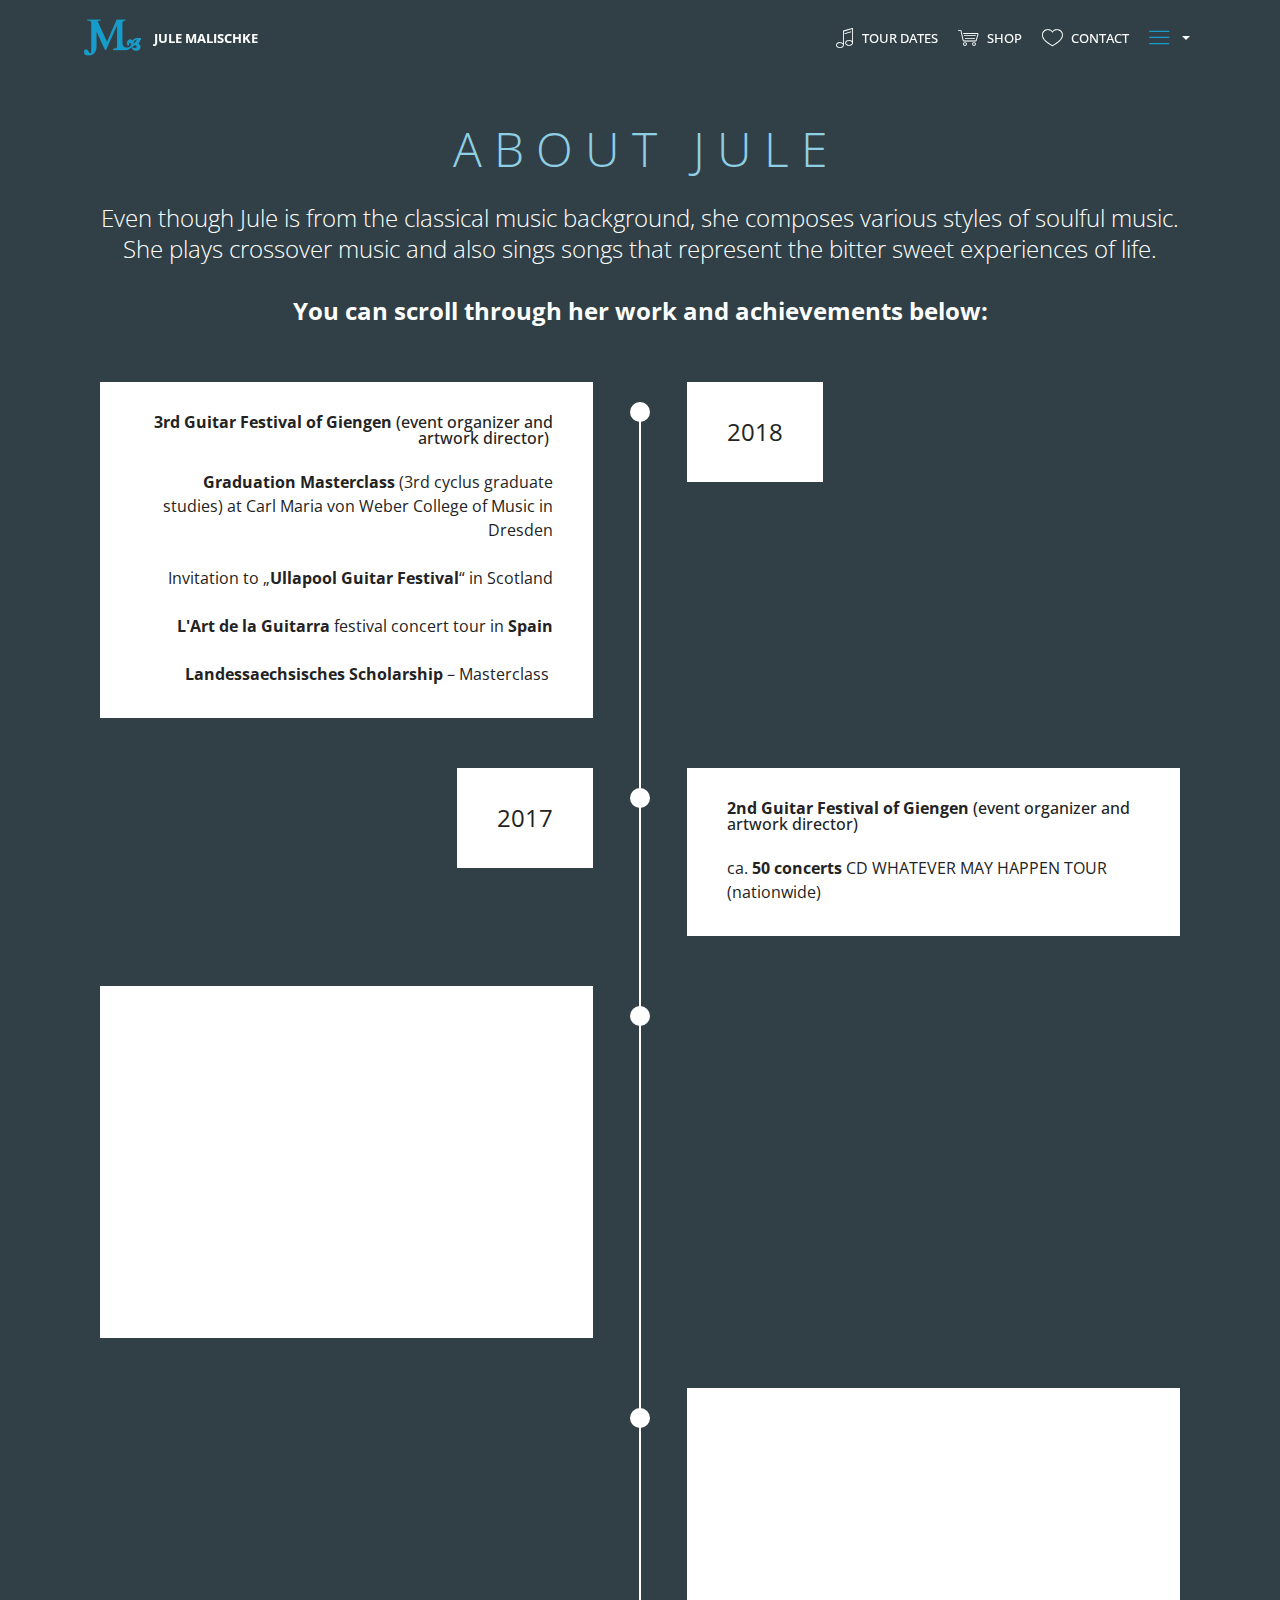
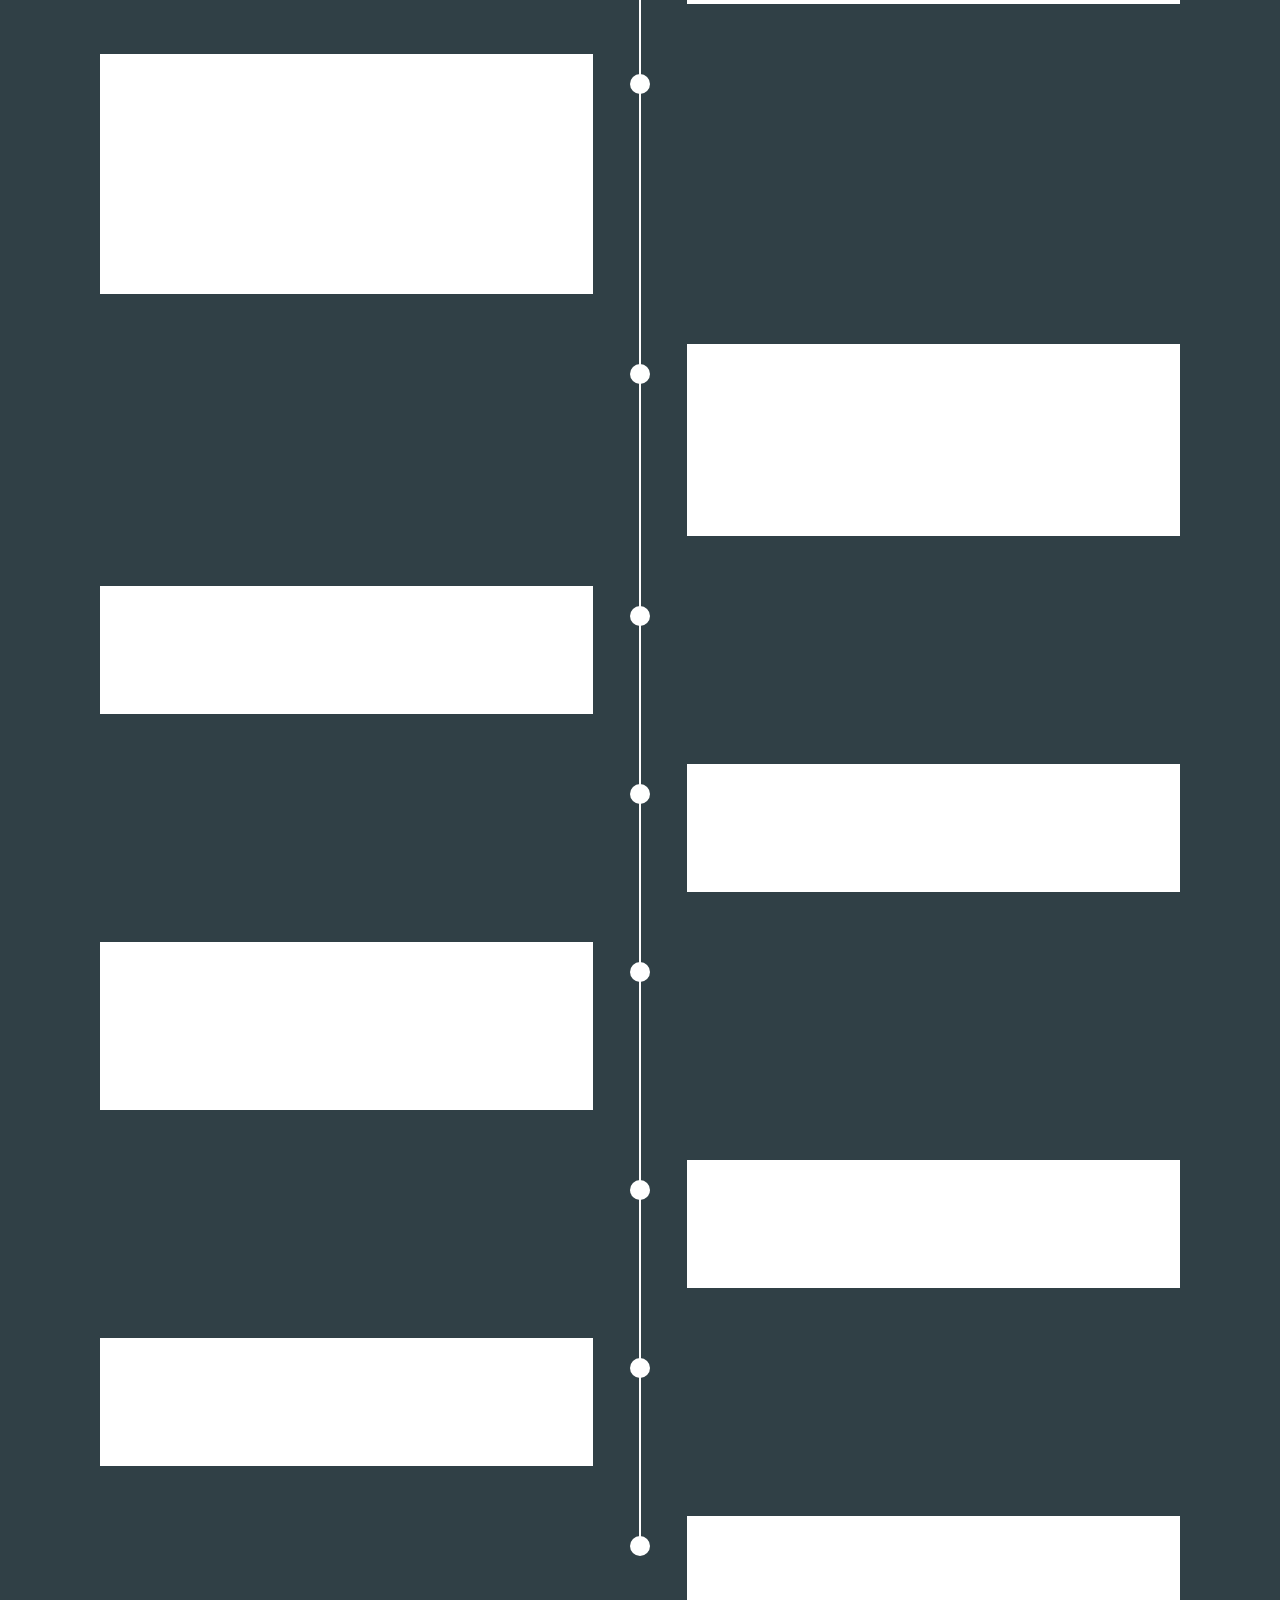
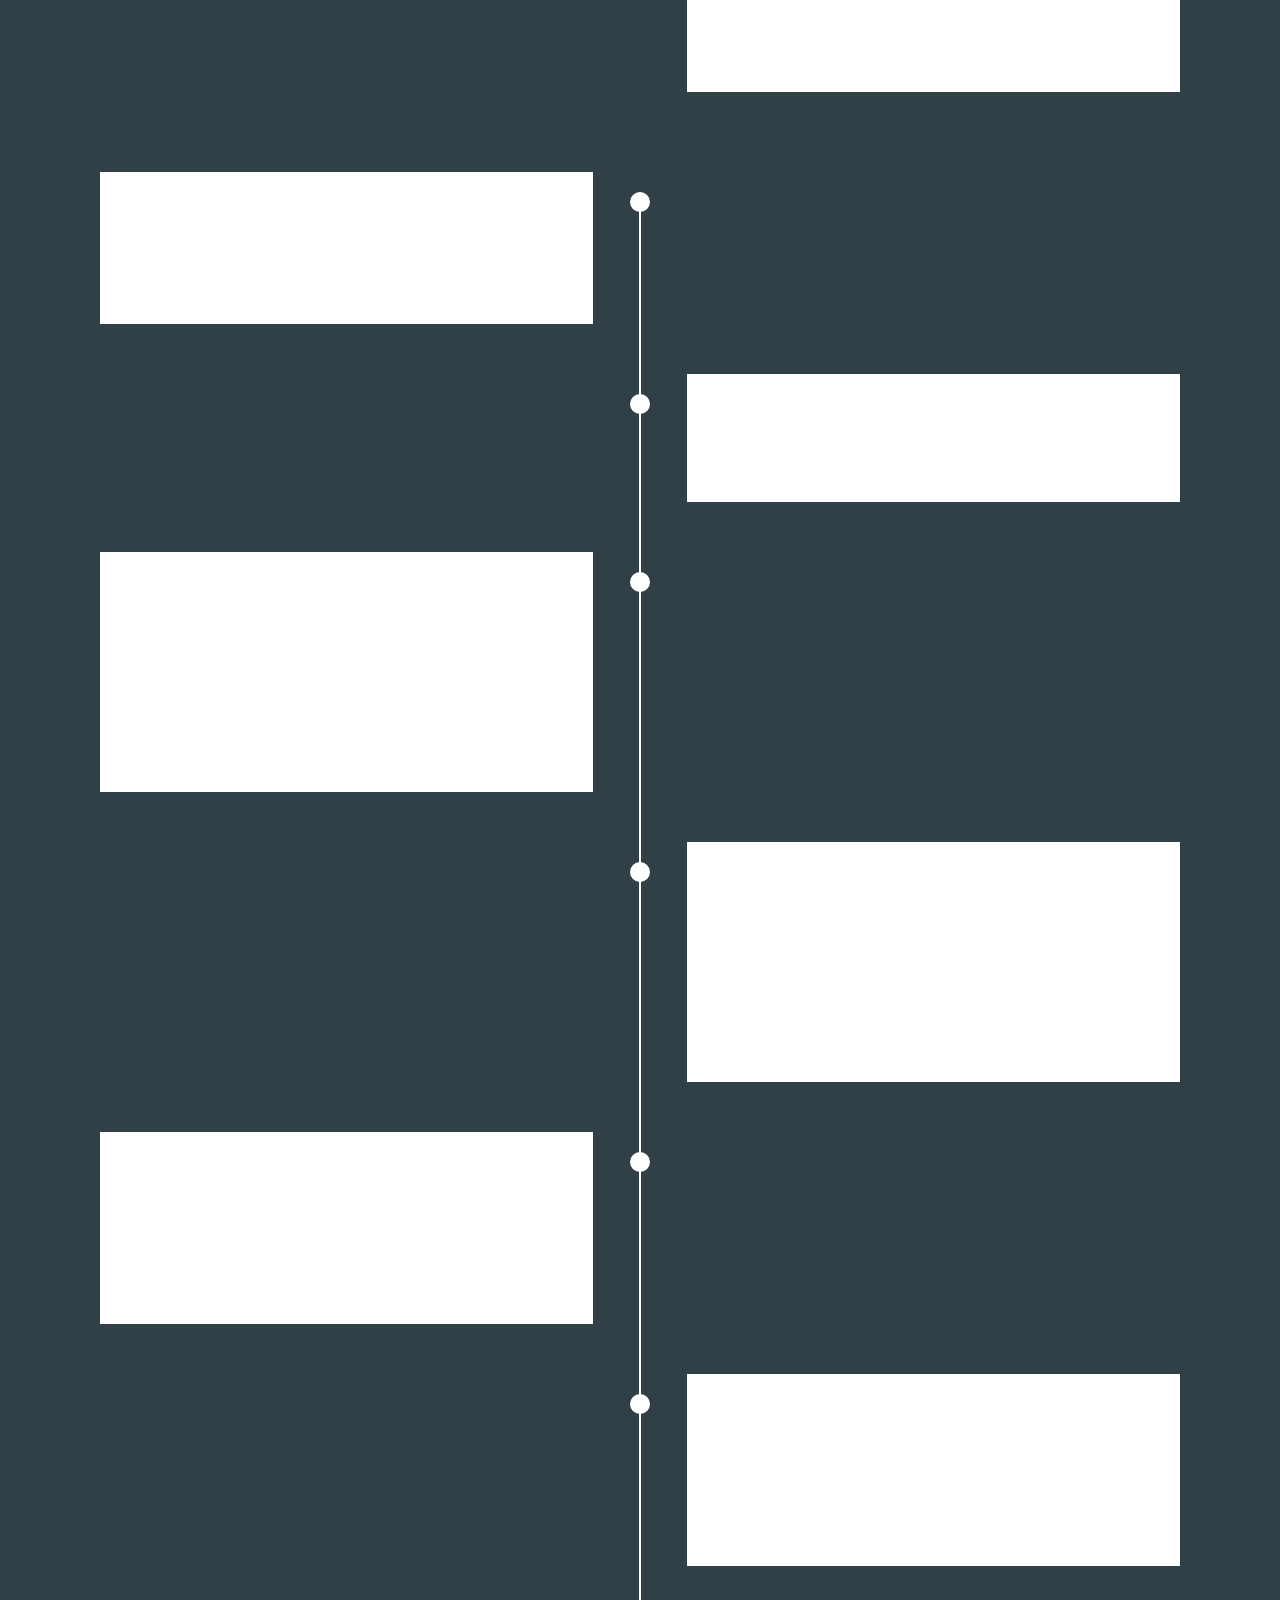
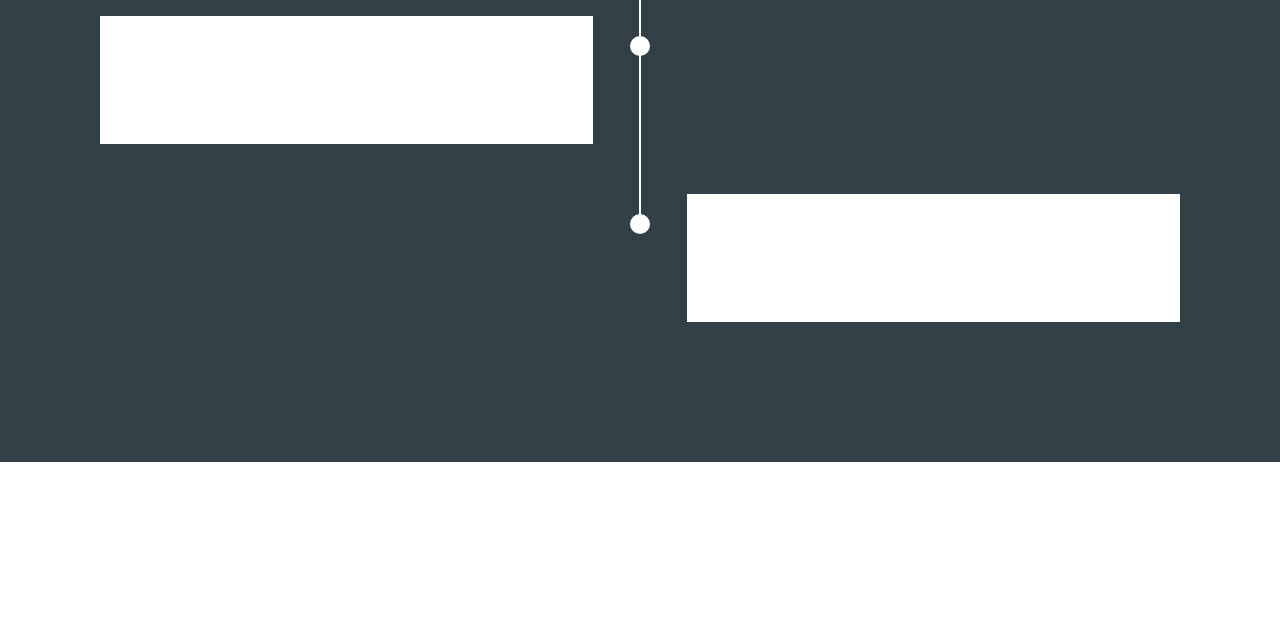
==== about.html @ cddf1bb3 "create github pages" ====
<!DOCTYPE html>
<html >
<head>
  <!-- Site made with Mobirise Website Builder v4.7.6, https://mobirise.com -->
  <meta charset="UTF-8">
  <meta http-equiv="X-UA-Compatible" content="IE=edge">
  <meta name="generator" content="Mobirise v4.7.6, mobirise.com">
  <meta name="viewport" content="width=device-width, initial-scale=1, minimum-scale=1">
  <link rel="shortcut icon" href="assets/images/jm-blue-1-122x122.png" type="image/x-icon">
  <meta name="description" content="Jule Malischke Biography and Curriculam Vitae">
  <title>About Jule</title>
  <link rel="stylesheet" href="assets/web/assets/mobirise-icons-bold/mobirise-icons-bold.css">
  <link rel="stylesheet" href="assets/web/assets/mobirise-icons/mobirise-icons.css">
  <link rel="stylesheet" href="assets/tether/tether.min.css">
  <link rel="stylesheet" href="assets/soundcloud-plugin/style.css">
  <link rel="stylesheet" href="assets/bootstrap/css/bootstrap.min.css">
  <link rel="stylesheet" href="assets/bootstrap/css/bootstrap-grid.min.css">
  <link rel="stylesheet" href="assets/bootstrap/css/bootstrap-reboot.min.css">
  <link rel="stylesheet" href="assets/gdpr-plugin/gdpr-styles.css">
  <link rel="stylesheet" href="assets/animatecss/animate.min.css">
  <link rel="stylesheet" href="assets/socicon/css/styles.css">
  <link rel="stylesheet" href="assets/dropdown/css/style.css">
  <link rel="stylesheet" href="assets/theme/css/style.css">
  <link rel="stylesheet" href="assets/mobirise/css/mbr-additional.css" type="text/css">
  
  
  
</head>
<body>
  <section class="menu cid-qIGh5I8nVU" once="menu" id="menu1-j">

    

    <nav class="navbar navbar-expand beta-menu navbar-dropdown align-items-center navbar-fixed-top navbar-toggleable-sm bg-color transparent">
        <button class="navbar-toggler navbar-toggler-right" type="button" data-toggle="collapse" data-target="#navbarSupportedContent" aria-controls="navbarSupportedContent" aria-expanded="false" aria-label="Toggle navigation">
            <div class="hamburger">
                <span></span>
                <span></span>
                <span></span>
                <span></span>
            </div>
        </button>
        <div class="menu-logo">
            <div class="navbar-brand">
                <span class="navbar-logo">
                    <a href="index.html">
                         <img src="assets/images/jm-blue-1-122x122.png" alt="Mobirise" title="" style="height: 3.8rem;">
                    </a>
                </span>
                <span class="navbar-caption-wrap"><a class="navbar-caption text-white display-4" href="index.html">
                        JULE MALISCHKE&nbsp;</a></span>
            </div>
        </div>
        <div class="collapse navbar-collapse" id="navbarSupportedContent">
            <ul class="navbar-nav nav-dropdown nav-right" data-app-modern-menu="true"><li class="nav-item">
                    <a class="nav-link link text-white display-4" href="tourdates.html"><span class="mbri-music mbr-iconfont mbr-iconfont-btn"></span>TOUR DATES</a>
                </li><li class="nav-item"><a class="nav-link link text-white display-4" href="shop.html"><span class="mbri-shopping-cart mbr-iconfont mbr-iconfont-btn"></span>SHOP</a></li><li class="nav-item"><a class="nav-link link text-white display-4" href="contact.html"><span class="mbri-hearth mbr-iconfont mbr-iconfont-btn"></span>CONTACT</a></li>
                <li class="nav-item dropdown">
                    <a class="nav-link link dropdown-toggle text-white display-4" href="about.html#timeline1-x" data-toggle="dropdown-submenu" aria-expanded="false"><span class="mbrib-menu mbr-iconfont mbr-iconfont-btn" style="color: rgb(20, 157, 204);"></span></a><div class="dropdown-menu"><a class="dropdown-item text-white display-4" href="about.html#timeline1-x">ABOUT JULE<br></a><a class="dropdown-item text-white display-4" href="shop.html#features15-1j">SHOP<br></a><a class="dropdown-item text-white display-4" href="media.html#content5-16">MEDIA<br></a><a class="dropdown-item text-white display-4" href="festival.html">GUITAR FESTIVAL<br></a><a class="dropdown-item text-white display-4" href="presskit.html">TEACHING<br></a><a class="dropdown-item text-white display-4" href="presskit.html" target="_blank">PRESSKITS<br></a></div>
                </li></ul>
            
        </div>
    </nav>
</section>

<section class="engine"><a href="https://mobirise.me/p">site templates free download</a></section><section class="timeline1 cid-qIOLPS0mfD" id="timeline1-x" data-bg-video="https://www.youtube.com/watch?v=hX1R-NN8mUk&amp;index=9&amp;list=PLHSpx_10lbS23KED_9tBfTf5Wru93WVtG">

    

    <div class="mbr-overlay" style="opacity: 0.8; background-color: rgb(0, 20, 27);">
    </div>

    <div class="container align-center">
        <h2 class="mbr-section-title pb-3 mbr-fonts-style display-2">
            A B O U T &nbsp; J U L E</h2>
        <h3 class="mbr-section-subtitle pb-5 mbr-fonts-style display-5">Even though Jule is from the classical music background, she composes various styles of soulful music. She plays crossover music and also sings songs that represent the bitter sweet experiences of life.<br><br><strong>You can scroll through her work and achievements below:</strong></h3>

        <div class="container timelines-container" mbri-timelines="">
            <div class="row timeline-element reverse separline">      
                 <div class="timeline-date-panel col-xs-12 col-md-6  align-left">         
                    <div class="time-line-date-content">
                        <p class="mbr-timeline-date mbr-fonts-style display-5">
                            2018</p>
                    </div>
                </div>
           <span class="iconBackground"></span>
            <div class="col-xs-12 col-md-6 align-right">
                <div class="timeline-text-content">
                    <h4 class="mbr-timeline-title pb-3 mbr-fonts-style display-7"><strong>3rd Guitar Festival of Giengen</strong> (event organizer and artwork director)&nbsp;</h4>
                    <p class="mbr-timeline-text mbr-fonts-style display-7"><strong>Graduation Masterclass</strong> (3rd cyclus graduate studies) at Carl Maria von Weber College of Music in Dresden
<br>
<br>Invitation to „<strong>Ullapool Guitar Festival</strong>“ in Scotland<br>
<br><strong>L'Art de la Guitarra</strong> festival concert tour in<strong> Spain</strong><br>		
<br><strong>		Landessaechsisches Scholarship</strong> – Masterclass&nbsp;<br></p>
                 </div>
            </div>
            </div>

            <div class="row timeline-element  separline">
                <div class="timeline-date-panel col-xs-12 col-md-6 align-right">
                    <div class="time-line-date-content">
                        <p class="mbr-timeline-date mbr-fonts-style display-5">2017</p>
                    </div>
                </div>
                <span class="iconBackground"></span>
                <div class="col-xs-12 col-md-6 align-left ">
                    <div class="timeline-text-content">
                        <h4 class="mbr-timeline-title pb-3 mbr-fonts-style display-7"><strong>2nd Guitar Festival of Giengen</strong> (event organizer and artwork director)</h4>
                        <p class="mbr-timeline-text mbr-fonts-style display-7">ca. <strong>50 concerts</strong> CD WHATEVER MAY HAPPEN TOUR (nationwide)<br></p>
                    </div>
                </div>
            </div> 


            <div class="row timeline-element reverse separline">
                <div class="timeline-date-panel col-xs-12 col-md-6  align-left">
                    <div class="time-line-date-content">
                        <p class="mbr-timeline-date mbr-fonts-style display-5">
                            2016</p>
                    </div>
                </div>
                <span class="iconBackground"></span>
                <div class="col-xs-12 col-md-6 align-right">
                    <div class="timeline-text-content">
                        <h4 class="mbr-timeline-title pb-3 mbr-fonts-style display-7"><strong>1st Guitar Festival in Giengen</strong> (event organizer and artwork director)
<div>in the Schranne in Giengen an der Brenz
</div></h4>      
                        <p class="mbr-timeline-text mbr-fonts-style display-7"><strong>Admittance to Masterclass</strong> (3rd cyclus graduate studies) at Carl Maria von Weber College of Music in Dresden
<br>
<br><strong>		Landessaechsisches Masterclass Scholarship</strong> by Carl Maria von Weber College of Music
<br>
<br>	ca. <strong>40 concerts</strong> within the WHATEVER MAY HAPPEN TOUR (nationwide)&nbsp;<br></p>
                    </div>
                </div>
            </div>

            <div class="row timeline-element  separline">
                <div class="timeline-date-panel col-xs-12 col-md-6 align-right">
                    <div class="time-line-date-content">
                        <p class="mbr-timeline-date mbr-fonts-style display-5">
                            2015</p>
                    </div>
                </div>
                <span class="iconBackground"></span>
                <div class="col-xs-12 col-md-6 align-left ">
                    <div class="timeline-text-content">
                        <h4 class="mbr-timeline-title pb-3 mbr-fonts-style display-7"><strong>Master of Music</strong> – Carl Maria von Weber College of Music in Dresden</h4>
                        <p class="mbr-timeline-text mbr-fonts-style display-7"><strong>Teaching assignment</strong> at Carl Maria von Weber College of Music in Dresden  
<br>
<br><strong>State Music school</strong> Radeberg&nbsp;<br></p>
                    </div>
                </div>
            </div>


            <div class="row timeline-element reverse separline">
                <div class="timeline-date-panel col-xs-12 col-md-6  align-left">
                    <div class="time-line-date-content">
                        <p class="mbr-timeline-date mbr-fonts-style display-5">
                            2014</p>
                    </div>
                </div>
                <span class="iconBackground"></span>
                <div class="col-xs-12 col-md-6 align-right">
                    <div class="timeline-text-content">
                        <h4 class="mbr-timeline-title pb-3 mbr-fonts-style display-7">Jule Malischke featuring Stephan Bormann – <strong>CD Release WHATEVER MAY HAPPEN</strong></h4>
                        <p class="mbr-timeline-text mbr-fonts-style display-7"><strong>Support of</strong> Christina Stürmer<br><br><strong>
Live music now</strong> – Concerts in Dresden<br>
<br><strong>Guitar teacher</strong> „Neue Musik Leipzig“<br></p>
                    </div>
                </div>
            </div>


            <div class="row timeline-element separline">
                <div class="timeline-date-panel col-xs-12 col-md-6 align-right">
                    <div class="time-line-date-content">
                       <p class="mbr-timeline-date mbr-fonts-style display-5">
                            2013
                        </p>
                    </div>
                </div>
                <span class="iconBackground"></span>
                <div class="col-xs-12 col-md-6 align-left ">
                    <div class="timeline-text-content">
                        <h4 class="mbr-timeline-title pb-3 mbr-fonts-style display-7"><strong>Bachelor of Music</strong> – Leopold Mozart Center Augsburg (classic Guitar)</h4>
                        <p class="mbr-timeline-text mbr-fonts-style display-7"><strong>Recording for the  Master‘s course</strong> Jazz/Rock/Pop accoustic
Guitar at the Carl Maria von Weber College of Music in Dresden&nbsp;<br></p>
                    </div>
                </div>
            </div>

            <div class="row timeline-element reverse separline">
                <div class="timeline-date-panel col-xs-12 col-md-6  align-left">
                    <div class="time-line-date-content">
                        <p class="mbr-timeline-date mbr-fonts-style display-5">
                           2012</p>
                    </div>
                </div>
                <span class="iconBackground"></span>
                <div class="col-xs-12 col-md-6 align-right">
                    <div class="timeline-text-content">
                        <h4 class="mbr-timeline-title pb-3 mbr-fonts-style display-7"><strong>Graduation / 1st State examination</strong></h4>
                        <p class="mbr-timeline-text mbr-fonts-style display-7">
                            in Teaching-profession Music &amp; Sport (Major in Guitar)
                        </p>
                    </div>
                </div>
            </div>

            <div class="row timeline-element separline">
                <div class="timeline-date-panel col-xs-12 col-md-6 align-right">
                    <div class="time-line-date-content">
                        <p class="mbr-timeline-date mbr-fonts-style display-5">
                           2011</p>
                    </div>
                </div>
                <span class="iconBackground"></span>
                <div class="col-xs-12 col-md-6 align-left ">
                    <div class="timeline-text-content">
                        <h4 class="mbr-timeline-title pb-3 mbr-fonts-style display-7"><strong>First TV show performance</strong></h4>
                        <p class="mbr-timeline-text mbr-fonts-style display-7">
                            in : „Kaffee oder Tee“ on German SWR channel
                        </p>
                    </div>
                </div>
            </div>

            <div class="row timeline-element reverse separline">
                <div class="timeline-date-panel col-xs-12 col-md-6  align-left">
                    <div class="time-line-date-content">
                        <p class="mbr-timeline-date mbr-fonts-style display-5">
                           2010 - 2013</p>
                    </div>
                </div>
                <span class="iconBackground"></span>
                <div class="col-xs-12 col-md-6 align-right">
                    <div class="timeline-text-content">
                        <h4 class="mbr-timeline-title pb-3 mbr-fonts-style display-7"><strong>Live music now</strong> (Yehudi Menuhin) Scholarship in Munich and Augsburg, Germany</h4>

                        <p class="mbr-timeline-text mbr-fonts-style display-7"><strong>
                            Guitar teacher</strong> at State Music School in Steinheim am Albuch, Germany
                        </p>
                    </div>
                </div>
            </div>

            <div class="row timeline-element separline">
                <div class="timeline-date-panel col-xs-12 col-md-6 align-right">
                    <div class="time-line-date-content">
                       <p class="mbr-timeline-date mbr-fonts-style display-5">
                          2009</p>
                    </div>
                </div>
                <span class="iconBackground"></span>
                <div class="col-xs-12 col-md-6 align-left ">
                    <div class="timeline-text-content">
                        <h4 class="mbr-timeline-title pb-3 mbr-fonts-style display-7"><strong>Start of classic Guitar education</strong> (Bachelor of Music)</h4> 
                        <p class="mbr-timeline-text mbr-fonts-style display-7">at
Leopold Mozart Center in Augsburg&nbsp;<br></p>
                    </div>
                </div>
            </div>

            <div class="row timeline-element reverse separline">
                <div class="timeline-date-panel col-xs-12 col-md-6  align-left">
                    <div class="time-line-date-content">
                       <p class="mbr-timeline-date mbr-fonts-style display-5">2008
                        </p>
                    </div>
                </div>
                <span class="iconBackground"></span>
                <div class="col-xs-12 col-md-6 align-right">
                    <div class="timeline-text-content">
                        <h4 class="mbr-timeline-title pb-3 mbr-fonts-style display-7"><strong>Solo Songwriting &amp; Start up</strong></h4>
                        <p class="mbr-timeline-text mbr-fonts-style display-7">
                            of Jule Malischke Band
                        </p>
                    </div>
                </div>
            </div>

            <div class="row timeline-element">
                <div class="timeline-date-panel col-xs-12 col-md-6 align-right">
                    <div class="time-line-date-content">
                        <p class="mbr-timeline-date mbr-fonts-style display-5">
                           2006</p>
                    </div>
                </div>
                <span class="iconBackground"></span>
                <div class="col-xs-12 col-md-6 align-left ">
                    <div class="timeline-text-content">
                        <h4 class="mbr-timeline-title pb-3 mbr-fonts-style display-7"><strong>CD Release: Talking to the River</strong>  (PEP TALK Duo)</h4>
                        <p class="mbr-timeline-text mbr-fonts-style display-7"><strong>Started of the Teaching:</strong> Study Music &amp; Sports with Major in Guitar at the University of Augsburg in Germany<br>
                        </p>
                    </div>
                </div>
            </div>
        </div>
    </div>
</section>

<section class="timeline1 cid-qSoyZA8NGx" id="timeline1-2g" data-bg-video="https://www.youtube.com/watch?v=hX1R-NN8mUk&amp;index=9&amp;list=PLHSpx_10lbS23KED_9tBfTf5Wru93WVtG">

    

    <div class="mbr-overlay" style="opacity: 0.8; background-color: rgb(0, 20, 27);">
    </div>

    <div class="container align-center">
        
        

        <div class="container timelines-container" mbri-timelines="">
            <div class="row timeline-element reverse separline">      
                 <div class="timeline-date-panel col-xs-12 col-md-6  align-left">         
                    <div class="time-line-date-content">
                        <p class="mbr-timeline-date mbr-fonts-style display-5">
                            2005</p>
                    </div>
                </div>
           <span class="iconBackground"></span>
            <div class="col-xs-12 col-md-6 align-right">
                <div class="timeline-text-content">
                    <h4 class="mbr-timeline-title pb-3 mbr-fonts-style display-7"><strong>Start up of accoustic Guitar duo</strong></h4>
                    <p class="mbr-timeline-text mbr-fonts-style display-7"><strong>PEP TALK</strong>, together with Willi Geyer
<br>(own Songs/Songwriting)&nbsp;<br></p>
                 </div>
            </div>
            </div>

            <div class="row timeline-element  separline">
                <div class="timeline-date-panel col-xs-12 col-md-6 align-right">
                    <div class="time-line-date-content">
                        <p class="mbr-timeline-date mbr-fonts-style display-5">2003 - 2005</p>
                    </div>
                </div>
                <span class="iconBackground"></span>
                <div class="col-xs-12 col-md-6 align-left ">
                    <div class="timeline-text-content">
                        <h4 class="mbr-timeline-title pb-3 mbr-fonts-style display-7"><strong>Support act of various Bands, among others:</strong></h4>
                        <p class="mbr-timeline-text mbr-fonts-style display-7">Barclay James
Harvest, Uriah Heep &amp; Whitesnake&nbsp;<br></p>
                    </div>
                </div>
            </div> 


            <div class="row timeline-element reverse separline">
                <div class="timeline-date-panel col-xs-12 col-md-6  align-left">
                    <div class="time-line-date-content">
                        <p class="mbr-timeline-date mbr-fonts-style display-5">
                            2004</p>
                    </div>
                </div>
                <span class="iconBackground"></span>
                <div class="col-xs-12 col-md-6 align-right">
                    <div class="timeline-text-content">
                        <h4 class="mbr-timeline-title pb-3 mbr-fonts-style display-7"><strong>Winner of „Jugend musiziert“</strong><br>classic guitar competitions</h4>      
                        <p class="mbr-timeline-text mbr-fonts-style display-7"><strong>1st Price </strong>in Regional Competition<br><br><strong>1st Price</strong> (Duo) in National Level Contest<br><br><strong>3rd Pric</strong>e (Duo) in German Contest</p>
                    </div>
                </div>
            </div>

            <div class="row timeline-element  separline">
                <div class="timeline-date-panel col-xs-12 col-md-6 align-right">
                    <div class="time-line-date-content">
                        <p class="mbr-timeline-date mbr-fonts-style display-5">
                            2003</p>
                    </div>
                </div>
                <span class="iconBackground"></span>
                <div class="col-xs-12 col-md-6 align-left ">
                    <div class="timeline-text-content">
                        <h4 class="mbr-timeline-title pb-3 mbr-fonts-style display-7"><strong>Winner of „Jugend musiziert“
</strong><div>classic guitar competitions</div></h4>
                        <p class="mbr-timeline-text mbr-fonts-style display-7"><strong>1st Price</strong> in Regional Competition
<br>
<br><strong>1st Price</strong> in National Level Contest
<br>
<br><strong>2nd Price</strong> in German Contest<br></p>
                    </div>
                </div>
            </div>


            <div class="row timeline-element reverse separline">
                <div class="timeline-date-panel col-xs-12 col-md-6  align-left">
                    <div class="time-line-date-content">
                        <p class="mbr-timeline-date mbr-fonts-style display-5">
                            2000</p>
                    </div>
                </div>
                <span class="iconBackground"></span>
                <div class="col-xs-12 col-md-6 align-right">
                    <div class="timeline-text-content">
                        <h4 class="mbr-timeline-title pb-3 mbr-fonts-style display-7"><strong>Winner of „Jugend musiziert“</strong>
<div>classic guitar competitions</div></h4>
                        <p class="mbr-timeline-text mbr-fonts-style display-7"><strong>1st Price</strong> in Regional Competition 
<br>
<br><strong>1st Price</strong> in National Level Contest &nbsp;<br></p>
                    </div>
                </div>
            </div>


            <div class="row timeline-element separline">
                <div class="timeline-date-panel col-xs-12 col-md-6 align-right">
                    <div class="time-line-date-content">
                       <p class="mbr-timeline-date mbr-fonts-style display-5">
                            1997</p>
                    </div>
                </div>
                <span class="iconBackground"></span>
                <div class="col-xs-12 col-md-6 align-left ">
                    <div class="timeline-text-content">
                        <h4 class="mbr-timeline-title pb-3 mbr-fonts-style display-7"><strong>Winner of „Jugend musiziert“
</strong><div>classic guitar competitions</div></h4>
                        <p class="mbr-timeline-text mbr-fonts-style display-7"><strong>1st Price</strong> in Regional Competition 
<br>
<br><strong>3rd Price</strong> in National Level Contest &nbsp;<br></p>
                    </div>
                </div>
            </div>

            <div class="row timeline-element reverse separline">
                <div class="timeline-date-panel col-xs-12 col-md-6  align-left">
                    <div class="time-line-date-content">
                        <p class="mbr-timeline-date mbr-fonts-style display-5">
                           1994</p>
                    </div>
                </div>
                <span class="iconBackground"></span>
                <div class="col-xs-12 col-md-6 align-right">
                    <div class="timeline-text-content">
                        <h4 class="mbr-timeline-title pb-3 mbr-fonts-style display-7"><strong>Started classic guitar education at the age of 8
</strong></h4>
                        <p class="mbr-timeline-text mbr-fonts-style display-7">
                            at Music School, Steinheim am Albuch, Germany

                        </p>
                    </div>
                </div>
            </div>

            <div class="row timeline-element">
                <div class="timeline-date-panel col-xs-12 col-md-6 align-right">
                    <div class="time-line-date-content">
                        <p class="mbr-timeline-date mbr-fonts-style display-5">
                           1986</p>
                    </div>
                </div>
                <span class="iconBackground"></span>
                <div class="col-xs-12 col-md-6 align-left ">
                    <div class="timeline-text-content">
                        <h4 class="mbr-timeline-title pb-3 mbr-fonts-style display-7"><strong>Born May 29 1986</strong></h4>
                        <p class="mbr-timeline-text mbr-fonts-style display-7">in Heidenheim an d. Brenz, Germany
                        </p>
                    </div>
                </div>
            </div>

            

            

            

            
        </div>
    </div>
</section>

<section once="" class="cid-qIUmt4hebn mbr-reveal" id="footer7-1r">

    

    

    <div class="container">
        <div class="media-container-row align-center mbr-white">
            <div class="row row-links">
                <ul class="foot-menu">
                    
                    
                    
                    
                    
                <li class="foot-menu-item mbr-fonts-style display-7">
                        <a class="text-white mbr-bold" href="about.html" target="_blank">About</a></li><li class="foot-menu-item mbr-fonts-style display-7"><a href="equipment.html" class="text-warning"><strong>Equipment</strong></a></li><li class="foot-menu-item mbr-fonts-style display-7"><a class="text-white mbr-bold" href="media.html#gallery2-14" target="_blank">Media</a></li><li class="foot-menu-item mbr-fonts-style display-7"><a class="text-white mbr-bold" href="shop.html" target="_blank">Shop</a></li><li class="foot-menu-item mbr-fonts-style display-7"><a class="text-white mbr-bold" href="presskit.html">Presskits</a></li></ul>
            </div>
            <div class="row social-row">
                <div class="social-list align-right pb-2">
                    
                    
                    
                    
                    
                    
                <div class="soc-item">
                        
                            <a href="#top" target="_blank"><span class="mbr-iconfont mbr-iconfont-social socicon-twitter socicon"></span></a>
                        
                    </div><div class="soc-item">
                        
                            <a href="#top"><span class="mbr-iconfont mbr-iconfont-social socicon-facebook socicon"></span></a>
                        
                    </div><div class="soc-item">
                        <a href="#top">
                            <span class="mbr-iconfont mbr-iconfont-social socicon-youtube socicon"></span>
                        </a>
                    </div><div class="soc-item">
                        <a href="#top">
                            <span class="mbr-iconfont mbr-iconfont-social socicon-instagram socicon"></span>
                        </a>
                    </div><div class="soc-item">
                        <a href="#top">
                            <span class="mbr-iconfont mbr-iconfont-social socicon-itunes socicon"></span>
                        </a>
                    </div></div>
            </div>
            <div class="row row-copirayt">
                <p class="mbr-text mb-0 mbr-fonts-style mbr-white align-center display-7">
                    © Copyright 2018 Jule Malischke - Designed by <a href="https://vivekadvani.com" class="text-white" style="font-weight: bold;" target="_blank">Vivek Advani</a></p>
            </div>
        </div>
    </div>
</section>


  <script src="assets/web/assets/jquery/jquery.min.js"></script>
  <script src="assets/popper/popper.min.js"></script>
  <script src="assets/tether/tether.min.js"></script>
  <script src="assets/bootstrap/js/bootstrap.min.js"></script>
  <script src="assets/smoothscroll/smooth-scroll.js"></script>
  <script src="assets/touchswipe/jquery.touch-swipe.min.js"></script>
  <script src="assets/viewportchecker/jquery.viewportchecker.js"></script>
  <script src="assets/ytplayer/jquery.mb.ytplayer.min.js"></script>
  <script src="assets/vimeoplayer/jquery.mb.vimeo_player.js"></script>
  <script src="assets/dropdown/js/script.min.js"></script>
  <script src="assets/theme/js/script.js"></script>
  
  
 <div id="scrollToTop" class="scrollToTop mbr-arrow-up"><a style="text-align: center;"><i></i></a></div>
    <input name="animation" type="hidden">
  </body>
</html>
---- assets/web/assets/mobirise-icons-bold/mobirise-icons-bold.css ----
@font-face {
  font-family: 'mobirise-icons-bold';
  src:  url('mobirise-icons-bold.eot?m1l4yr');
  src:  url('mobirise-icons-bold.eot?m1l4yr#iefix') format('embedded-opentype'),
    url('mobirise-icons-bold.ttf?m1l4yr') format('truetype'),
    url('mobirise-icons-bold.woff?m1l4yr') format('woff'),
    url('mobirise-icons-bold.svg?m1l4yr#mobirise-icons-bold') format('svg');
  font-weight: normal;
  font-style: normal;
}

[class^="mbrib-"], [class*="mbrib-"] {
  /* use !important to prevent issues with browser extensions that change fonts */
  font-family: 'mobirise-icons-bold' !important;
  speak: none;
  font-style: normal;
  font-weight: normal;
  font-variant: normal;
  text-transform: none;
  line-height: 1;

  /* Better Font Rendering =========== */
  -webkit-font-smoothing: antialiased;
  -moz-osx-font-smoothing: grayscale;
}

.mbrib-add-submenu:before {
  content: "\e900";
}
.mbrib-alert:before {
  content: "\e901";
}
.mbrib-align-center:before {
  content: "\e902";
}
.mbrib-align-justify:before {
  content: "\e903";
}
.mbrib-align-left:before {
  content: "\e904";
}
.mbrib-align-right:before {
  content: "\e905";
}
.mbrib-android:before {
  content: "\e906";
}
.mbrib-apple:before {
  content: "\e907";
}
.mbrib-arrow-down:before {
  content: "\e908";
}
.mbrib-arrow-next:before {
  content: "\e909";
}
.mbrib-arrow-prev:before {
  content: "\e90a";
}
.mbrib-arrow-up:before {
  content: "\e90b";
}
.mbrib-bold:before {
  content: "\e90c";
}
.mbrib-bookmark:before {
  content: "\e90d";
}
.mbrib-bootstrap:before {
  content: "\e90e";
}
.mbrib-briefcase:before {
  content: "\e90f";
}
.mbrib-browse:before {
  content: "\e910";
}
.mbrib-bulleted-list:before {
  content: "\e911";
}
.mbrib-calendar:before {
  content: "\e912";
}
.mbrib-camera:before {
  content: "\e913";
}
.mbrib-cart-add:before {
  content: "\e914";
}
.mbrib-cart-full:before {
  content: "\e915";
}
.mbrib-cash:before {
  content: "\e916";
}
.mbrib-change-style:before {
  content: "\e917";
}
.mbrib-chat:before {
  content: "\e918";
}
.mbrib-clock:before {
  content: "\e919";
}
.mbrib-close:before {
  content: "\e91a";
}
.mbrib-cloud:before {
  content: "\e91b";
}
.mbrib-code:before {
  content: "\e91c";
}
.mbrib-contact-form:before {
  content: "\e91d";
}
.mbrib-credit-card:before {
  content: "\e91e";
}
.mbrib-cursor-click:before {
  content: "\e91f";
}
.mbrib-cust-feedback:before {
  content: "\e920";
}
.mbrib-database:before {
  content: "\e921";
}
.mbrib-delivery:before {
  content: "\e922";
}
.mbrib-desktop:before {
  content: "\e923";
}
.mbrib-devices:before {
  content: "\e924";
}
.mbrib-down:before {
  content: "\e925";
}
.mbrib-download:before {
  content: "\e926";
}
.mbrib-drag-n-drop:before {
  content: "\e927";
}
.mbrib-drag-n-drop2:before {
  content: "\e928";
}
.mbrib-edit:before {
  content: "\e929";
}
.mbrib-edit2:before {
  content: "\e92a";
}
.mbrib-error:before {
  content: "\e92b";
}
.mbrib-extension:before {
  content: "\e92c";
}
.mbrib-features:before {
  content: "\e92d";
}
.mbrib-file:before {
  content: "\e92e";
}
.mbrib-flag:before {
  content: "\e92f";
}
.mbrib-folder:before {
  content: "\e930";
}
.mbrib-gift:before {
  content: "\e931";
}
.mbrib-github:before {
  content: "\e932";
}
.mbrib-globe-2:before {
  content: "\e933";
}
.mbrib-globe:before {
  content: "\e934";
}
.mbrib-growing-chart:before {
  content: "\e935";
}
.mbrib-hearth:before {
  content: "\e936";
}
.mbrib-help:before {
  content: "\e937";
}
.mbrib-home:before {
  content: "\e938";
}
.mbrib-hot-cup:before {
  content: "\e939";
}
.mbrib-idea:before {
  content: "\e93a";
}
.mbrib-image-gallery:before {
  content: "\e93b";
}
.mbrib-image-slider:before {
  content: "\e93c";
}
.mbrib-info:before {
  content: "\e93d";
}
.mbrib-italic:before {
  content: "\e93e";
}
.mbrib-key:before {
  content: "\e93f";
}
.mbrib-laptop:before {
  content: "\e940";
}
.mbrib-layers:before {
  content: "\e941";
}
.mbrib-left-right:before {
  content: "\e942";
}
.mbrib-left:before {
  content: "\e943";
}
.mbrib-letter:before {
  content: "\e944";
}
.mbrib-like:before {
  content: "\e945";
}
.mbrib-link:before {
  content: "\e946";
}
.mbrib-lock:before {
  content: "\e947";
}
.mbrib-login:before {
  content: "\e948";
}
.mbrib-logout:before {
  content: "\e949";
}
.mbrib-magic-stick:before {
  content: "\e94a";
}
.mbrib-map-pin:before {
  content: "\e94b";
}
.mbrib-menu:before {
  content: "\e94c";
}
.mbrib-mobile:before {
  content: "\e94d";
}
.mbrib-mobile2:before {
  content: "\e94e";
}
.mbrib-mobirise:before {
  content: "\e94f";
}
.mbrib-more-horizontal:before {
  content: "\e950";
}
.mbrib-more-vertical:before {
  content: "\e951";
}
.mbrib-music:before {
  content: "\e952";
}
.mbrib-new-file:before {
  content: "\e953";
}
.mbrib-numbered-list:before {
  content: "\e954";
}
.mbrib-opened-folder:before {
  content: "\e955";
}
.mbrib-pages:before {
  content: "\e956";
}
.mbrib-paper-plane:before {
  content: "\e957";
}
.mbrib-paperclip:before {
  content: "\e958";
}
.mbrib-photo:before {
  content: "\e959";
}
.mbrib-photos:before {
  content: "\e95a";
}
.mbrib-pin:before {
  content: "\e95b";
}
.mbrib-play:before {
  content: "\e95c";
}
.mbrib-plus:before {
  content: "\e95d";
}
.mbrib-preview:before {
  content: "\e95e";
}
.mbrib-print:before {
  content: "\e95f";
}
.mbrib-protect:before {
  content: "\e960";
}
.mbrib-question:before {
  content: "\e961";
}
.mbrib-quote-left:before {
  content: "\e962";
}
.mbrib-quote-right:before {
  content: "\e963";
}
.mbrib-redo:before {
  content: "\e964";
}
.mbrib-refresh:before {
  content: "\e965";
}
.mbrib-responsive:before {
  content: "\e966";
}
.mbrib-right:before {
  content: "\e967";
}
.mbrib-rocket:before {
  content: "\e968";
}
.mbrib-sad-face:before {
  content: "\e969";
}
.mbrib-sale:before {
  content: "\e96a";
}
.mbrib-save:before {
  content: "\e96b";
}
.mbrib-search:before {
  content: "\e96c";
}
.mbrib-setting:before {
  content: "\e96d";
}
.mbrib-setting2:before {
  content: "\e96e";
}
.mbrib-setting3:before {
  content: "\e96f";
}
.mbrib-share:before {
  content: "\e970";
}
.mbrib-shopping-bag:before {
  content: "\e971";
}
.mbrib-shopping-basket:before {
  content: "\e972";
}
.mbrib-shopping-cart:before {
  content: "\e973";
}
.mbrib-sites:before {
  content: "\e974";
}
.mbrib-smile-face:before {
  content: "\e975";
}
.mbrib-speed:before {
  content: "\e976";
}
.mbrib-star:before {
  content: "\e977";
}
.mbrib-success:before {
  content: "\e978";
}
.mbrib-sun:before {
  content: "\e979";
}
.mbrib-sun2:before {
  content: "\e97a";
}
.mbrib-tablet-vertical:before {
  content: "\e97b";
}
.mbrib-tablet:before {
  content: "\e97c";
}
.mbrib-target:before {
  content: "\e97d";
}
.mbrib-timer:before {
  content: "\e97e";
}
.mbrib-to-ftp:before {
  content: "\e97f";
}
.mbrib-to-local-drive:before {
  content: "\e980";
}
.mbrib-touch-swipe:before {
  content: "\e981";
}
.mbrib-touch:before {
  content: "\e982";
}
.mbrib-trash:before {
  content: "\e983";
}
.mbrib-underline:before {
  content: "\e984";
}
.mbrib-undo:before {
  content: "\e985";
}
.mbrib-unlink:before {
  content: "\e986";
}
.mbrib-unlock:before {
  content: "\e987";
}
.mbrib-up-down:before {
  content: "\e988";
}
.mbrib-up:before {
  content: "\e989";
}
.mbrib-update:before {
  content: "\e98a";
}
.mbrib-upload:before {
  content: "\e98b";
}
.mbrib-user:before {
  content: "\e98c";
}
.mbrib-user2:before {
  content: "\e98d";
}
.mbrib-users:before {
  content: "\e98e";
}
.mbrib-video-play:before {
  content: "\e98f";
}
.mbrib-video:before {
  content: "\e990";
}
.mbrib-watch:before {
  content: "\e991";
}
.mbrib-website-theme:before {
  content: "\e992";
}
.mbrib-wifi:before {
  content: "\e993";
}
.mbrib-windows:before {
  content: "\e994";
}
.mbrib-zoom-out:before {
  content: "\e995";
}
---- assets/web/assets/mobirise-icons/mobirise-icons.css ----
@font-face {
  font-family: 'MobiriseIcons';
  src:  url('mobirise-icons.eot?spat4u');
  src:  url('mobirise-icons.eot?spat4u#iefix') format('embedded-opentype'),
    url('mobirise-icons.ttf?spat4u') format('truetype'),
    url('mobirise-icons.woff?spat4u') format('woff'),
    url('mobirise-icons.svg?spat4u#MobiriseIcons') format('svg');
  font-weight: normal;
  font-style: normal;
}

[class^="mbri-"], [class*=" mbri-"] {
  /* use !important to prevent issues with browser extensions that change fonts */
  font-family: MobiriseIcons !important;
  speak: none;
  font-style: normal;
  font-weight: normal;
  font-variant: normal;
  text-transform: none;
  line-height: 1;

  /* Better Font Rendering =========== */
  -webkit-font-smoothing: antialiased;
  -moz-osx-font-smoothing: grayscale;
}

.mbri-add-submenu:before {
  content: "\e900";
}
.mbri-alert:before {
  content: "\e901";
}
.mbri-align-center:before {
  content: "\e902";
}
.mbri-align-justify:before {
  content: "\e903";
}
.mbri-align-left:before {
  content: "\e904";
}
.mbri-align-right:before {
  content: "\e905";
}
.mbri-android:before {
  content: "\e906";
}
.mbri-apple:before {
  content: "\e907";
}
.mbri-arrow-down:before {
  content: "\e908";
}
.mbri-arrow-next:before {
  content: "\e909";
}
.mbri-arrow-prev:before {
  content: "\e90a";
}
.mbri-arrow-up:before {
  content: "\e90b";
}
.mbri-bold:before {
  content: "\e90c";
}
.mbri-bookmark:before {
  content: "\e90d";
}
.mbri-bootstrap:before {
  content: "\e90e";
}
.mbri-briefcase:before {
  content: "\e90f";
}
.mbri-browse:before {
  content: "\e910";
}
.mbri-bulleted-list:before {
  content: "\e911";
}
.mbri-calendar:before {
  content: "\e912";
}
.mbri-camera:before {
  content: "\e913";
}
.mbri-cart-add:before {
  content: "\e914";
}
.mbri-cart-full:before {
  content: "\e915";
}
.mbri-cash:before {
  content: "\e916";
}
.mbri-change-style:before {
  content: "\e917";
}
.mbri-chat:before {
  content: "\e918";
}
.mbri-clock:before {
  content: "\e919";
}
.mbri-close:before {
  content: "\e91a";
}
.mbri-cloud:before {
  content: "\e91b";
}
.mbri-code:before {
  content: "\e91c";
}
.mbri-contact-form:before {
  content: "\e91d";
}
.mbri-credit-card:before {
  content: "\e91e";
}
.mbri-cursor-click:before {
  content: "\e91f";
}
.mbri-cust-feedback:before {
  content: "\e920";
}
.mbri-database:before {
  content: "\e921";
}
.mbri-delivery:before {
  content: "\e922";
}
.mbri-desktop:before {
  content: "\e923";
}
.mbri-devices:before {
  content: "\e924";
}
.mbri-down:before {
  content: "\e925";
}
.mbri-download:before {
  content: "\e989";
}
.mbri-drag-n-drop:before {
  content: "\e927";
}
.mbri-drag-n-drop2:before {
  content: "\e928";
}
.mbri-edit:before {
  content: "\e929";
}
.mbri-edit2:before {
  content: "\e92a";
}
.mbri-error:before {
  content: "\e92b";
}
.mbri-extension:before {
  content: "\e92c";
}
.mbri-features:before {
  content: "\e92d";
}
.mbri-file:before {
  content: "\e92e";
}
.mbri-flag:before {
  content: "\e92f";
}
.mbri-folder:before {
  content: "\e930";
}
.mbri-gift:before {
  content: "\e931";
}
.mbri-github:before {
  content: "\e932";
}
.mbri-globe:before {
  content: "\e933";
}
.mbri-globe-2:before {
  content: "\e934";
}
.mbri-growing-chart:before {
  content: "\e935";
}
.mbri-hearth:before {
  content: "\e936";
}
.mbri-help:before {
  content: "\e937";
}
.mbri-home:before {
  content: "\e938";
}
.mbri-hot-cup:before {
  content: "\e939";
}
.mbri-idea:before {
  content: "\e93a";
}
.mbri-image-gallery:before {
  content: "\e93b";
}
.mbri-image-slider:before {
  content: "\e93c";
}
.mbri-info:before {
  content: "\e93d";
}
.mbri-italic:before {
  content: "\e93e";
}
.mbri-key:before {
  content: "\e93f";
}
.mbri-laptop:before {
  content: "\e940";
}
.mbri-layers:before {
  content: "\e941";
}
.mbri-left-right:before {
  content: "\e942";
}
.mbri-left:before {
  content: "\e943";
}
.mbri-letter:before {
  content: "\e944";
}
.mbri-like:before {
  content: "\e945";
}
.mbri-link:before {
  content: "\e946";
}
.mbri-lock:before {
  content: "\e947";
}
.mbri-login:before {
  content: "\e948";
}
.mbri-logout:before {
  content: "\e949";
}
.mbri-magic-stick:before {
  content: "\e94a";
}
.mbri-map-pin:before {
  content: "\e94b";
}
.mbri-menu:before {
  content: "\e94c";
}
.mbri-mobile:before {
  content: "\e94d";
}
.mbri-mobile2:before {
  content: "\e94e";
}
.mbri-mobirise:before {
  content: "\e94f";
}
.mbri-more-horizontal:before {
  content: "\e950";
}
.mbri-more-vertical:before {
  content: "\e951";
}
.mbri-music:before {
  content: "\e952";
}
.mbri-new-file:before {
  content: "\e953";
}
.mbri-numbered-list:before {
  content: "\e954";
}
.mbri-opened-folder:before {
  content: "\e955";
}
.mbri-pages:before {
  content: "\e956";
}
.mbri-paper-plane:before {
  content: "\e957";
}
.mbri-paperclip:before {
  content: "\e958";
}
.mbri-photo:before {
  content: "\e959";
}
.mbri-photos:before {
  content: "\e95a";
}
.mbri-pin:before {
  content: "\e95b";
}
.mbri-play:before {
  content: "\e95c";
}
.mbri-plus:before {
  content: "\e95d";
}
.mbri-preview:before {
  content: "\e95e";
}
.mbri-print:before {
  content: "\e95f";
}
.mbri-protect:before {
  content: "\e960";
}
.mbri-question:before {
  content: "\e961";
}
.mbri-quote-left:before {
  content: "\e962";
}
.mbri-quote-right:before {
  content: "\e963";
}
.mbri-refresh:before {
  content: "\e964";
}
.mbri-responsive:before {
  content: "\e965";
}
.mbri-right:before {
  content: "\e966";
}
.mbri-rocket:before {
  content: "\e967";
}
.mbri-sad-face:before {
  content: "\e968";
}
.mbri-sale:before {
  content: "\e969";
}
.mbri-save:before {
  content: "\e96a";
}
.mbri-search:before {
  content: "\e96b";
}
.mbri-setting:before {
  content: "\e96c";
}
.mbri-setting2:before {
  content: "\e96d";
}
.mbri-setting3:before {
  content: "\e96e";
}
.mbri-share:before {
  content: "\e96f";
}
.mbri-shopping-bag:before {
  content: "\e970";
}
.mbri-shopping-basket:before {
  content: "\e971";
}
.mbri-shopping-cart:before {
  content: "\e972";
}
.mbri-sites:before {
  content: "\e973";
}
.mbri-smile-face:before {
  content: "\e974";
}
.mbri-speed:before {
  content: "\e975";
}
.mbri-star:before {
  content: "\e976";
}
.mbri-success:before {
  content: "\e977";
}
.mbri-sun:before {
  content: "\e978";
}
.mbri-sun2:before {
  content: "\e979";
}
.mbri-tablet:before {
  content: "\e97a";
}
.mbri-tablet-vertical:before {
  content: "\e97b";
}
.mbri-target:before {
  content: "\e97c";
}
.mbri-timer:before {
  content: "\e97d";
}
.mbri-to-ftp:before {
  content: "\e97e";
}
.mbri-to-local-drive:before {
  content: "\e97f";
}
.mbri-touch-swipe:before {
  content: "\e980";
}
.mbri-touch:before {
  content: "\e981";
}
.mbri-trash:before {
  content: "\e982";
}
.mbri-underline:before {
  content: "\e983";
}
.mbri-unlink:before {
  content: "\e984";
}
.mbri-unlock:before {
  content: "\e985";
}
.mbri-up-down:before {
  content: "\e986";
}
.mbri-up:before {
  content: "\e987";
}
.mbri-update:before {
  content: "\e988";
}
.mbri-upload:before {
 content: "\e926"; 
}
.mbri-user:before {
  content: "\e98a";
}
.mbri-user2:before {
  content: "\e98b";
}
.mbri-users:before {
  content: "\e98c";
}
.mbri-video:before {
  content: "\e98d";
}
.mbri-video-play:before {
  content: "\e98e";
}
.mbri-watch:before {
  content: "\e98f";
}
.mbri-website-theme:before {
  content: "\e990";
}
.mbri-wifi:before {
  content: "\e991";
}
.mbri-windows:before {
  content: "\e992";
}
.mbri-zoom-out:before {
  content: "\e993";
}
.mbri-redo:before {
  content: "\e994";
}
.mbri-undo:before {
  content: "\e995";
}
---- assets/soundcloud-plugin/style.css ----
.addons-container {
  position: relative;
  margin-left: auto;
  margin-right: auto;
  padding-right: 15px;
  padding-left: 15px; }
  @media (min-width: 576px) {
    .addons-container {
      padding-right: 15px;
      padding-left: 15px; } }
  @media (min-width: 768px) {
    .addons-container {
      padding-right: 15px;
      padding-left: 15px; } }
  @media (min-width: 992px) {
    .addons-container {
      padding-right: 15px;
      padding-left: 15px; } }
  @media (min-width: 1200px) {
    .addons-container {
      padding-right: 15px;
      padding-left: 15px; } }
  @media (min-width: 576px) {
    .addons-container {
      width: 540px;
      max-width: 100%; } }
  @media (min-width: 768px) {
    .addons-container {
      width: 720px;
      max-width: 100%; } }
  @media (min-width: 992px) {
    .addons-container {
      width: 960px;
      max-width: 100%; } }
  @media (min-width: 1200px) {
    .addons-container {
      width: 1140px;
      max-width: 100%; } }

.addons-container-inner{
    position: relative;
    width: 100%;
    min-height: 1px;
    padding-right: 15px;
    padding-left: 15px;
}
@media (min-width: 567px) {
    .addons-container-inner{
        -ms-flex: 0 0 66.666667%;
        flex: 0 0 66.666667%;
        max-width: 66.666667%;
    }
}
.addons-row{
    display: flex;
    justify-content:center;
}
---- assets/gdpr-plugin/gdpr-styles.css ----
.gdpr-block {
    padding: 10px 0;
    font-size: 14px;
    display: block;
    text-align: center;
}
.gdpr-block.covert {
	display: none;
}
.gdpr-block label input {
    width: 15px;
    margin-right: 10px;
    vertical-align: middle;
}
.gdpr-block label {
    color: #a7a7a7;
    vertical-align: middle;
    user-select: none;
    margin-bottom: 0;
    display: inline;
}
---- assets/socicon/css/styles.css ----
@charset "UTF-8";

@font-face {
  font-family: "socicon";
  src:url("../fonts/socicon.eot");
  src:url("../fonts/socicon.eot?#iefix") format("embedded-opentype"),
    url("../fonts/socicon.woff") format("woff"),
    url("../fonts/socicon.ttf") format("truetype"),
    url("../fonts/socicon.svg#socicon") format("svg");
  font-weight: normal;
  font-style: normal;

}

[data-icon]:before {
  font-family: "socicon" !important;
  content: attr(data-icon);
  font-style: normal !important;
  font-weight: normal !important;
  font-variant: normal !important;
  text-transform: none !important;
  speak: none;
  line-height: 1;
  -webkit-font-smoothing: antialiased;
  -moz-osx-font-smoothing: grayscale;
}

[class^="socicon-"]:before,
[class*=" socicon-"]:before {
  font-family: "socicon" !important;
  font-style: normal !important;
  font-weight: normal !important;
  font-variant: normal !important;
  text-transform: none !important;
  speak: none;
  line-height: 1;
  -webkit-font-smoothing: antialiased;
  -moz-osx-font-smoothing: grayscale;
}

.socicon-modelmayhem:before {
  content: "\e000";
}
.socicon-mixcloud:before {
  content: "\e001";
}
.socicon-drupal:before {
  content: "\e002";
}
.socicon-swarm:before {
  content: "\e003";
}
.socicon-istock:before {
  content: "\e004";
}
.socicon-yammer:before {
  content: "\e005";
}
.socicon-ello:before {
  content: "\e006";
}
.socicon-stackoverflow:before {
  content: "\e007";
}
.socicon-persona:before {
  content: "\e008";
}
.socicon-triplej:before {
  content: "\e009";
}
.socicon-houzz:before {
  content: "\e00a";
}
.socicon-rss:before {
  content: "\e00b";
}
.socicon-paypal:before {
  content: "\e00c";
}
.socicon-odnoklassniki:before {
  content: "\e00d";
}
.socicon-airbnb:before {
  content: "\e00e";
}
.socicon-periscope:before {
  content: "\e00f";
}
.socicon-outlook:before {
  content: "\e010";
}
.socicon-coderwall:before {
  content: "\e011";
}
.socicon-tripadvisor:before {
  content: "\e012";
}
.socicon-appnet:before {
  content: "\e013";
}
.socicon-goodreads:before {
  content: "\e014";
}
.socicon-tripit:before {
  content: "\e015";
}
.socicon-lanyrd:before {
  content: "\e016";
}
.socicon-slideshare:before {
  content: "\e017";
}
.socicon-buffer:before {
  content: "\e018";
}
.socicon-disqus:before {
  content: "\e019";
}
.socicon-vkontakte:before {
  content: "\e01a";
}
.socicon-whatsapp:before {
  content: "\e01b";
}
.socicon-patreon:before {
  content: "\e01c";
}
.socicon-storehouse:before {
  content: "\e01d";
}
.socicon-pocket:before {
  content: "\e01e";
}
.socicon-mail:before {
  content: "\e01f";
}
.socicon-blogger:before {
  content: "\e020";
}
.socicon-technorati:before {
  content: "\e021";
}
.socicon-reddit:before {
  content: "\e022";
}
.socicon-dribbble:before {
  content: "\e023";
}
.socicon-stumbleupon:before {
  content: "\e024";
}
.socicon-digg:before {
  content: "\e025";
}
.socicon-envato:before {
  content: "\e026";
}
.socicon-behance:before {
  content: "\e027";
}
.socicon-delicious:before {
  content: "\e028";
}
.socicon-deviantart:before {
  content: "\e029";
}
.socicon-forrst:before {
  content: "\e02a";
}
.socicon-play:before {
  content: "\e02b";
}
.socicon-zerply:before {
  content: "\e02c";
}
.socicon-wikipedia:before {
  content: "\e02d";
}
.socicon-apple:before {
  content: "\e02e";
}
.socicon-flattr:before {
  content: "\e02f";
}
.socicon-github:before {
  content: "\e030";
}
.socicon-renren:before {
  content: "\e031";
}
.socicon-friendfeed:before {
  content: "\e032";
}
.socicon-newsvine:before {
  content: "\e033";
}
.socicon-identica:before {
  content: "\e034";
}
.socicon-bebo:before {
  content: "\e035";
}
.socicon-zynga:before {
  content: "\e036";
}
.socicon-steam:before {
  content: "\e037";
}
.socicon-xbox:before {
  content: "\e038";
}
.socicon-windows:before {
  content: "\e039";
}
.socicon-qq:before {
  content: "\e03a";
}
.socicon-douban:before {
  content: "\e03b";
}
.socicon-meetup:before {
  content: "\e03c";
}
.socicon-playstation:before {
  content: "\e03d";
}
.socicon-android:before {
  content: "\e03e";
}
.socicon-snapchat:before {
  content: "\e03f";
}
.socicon-twitter:before {
  content: "\e040";
}
.socicon-facebook:before {
  content: "\e041";
}
.socicon-googleplus:before {
  content: "\e042";
}
.socicon-pinterest:before {
  content: "\e043";
}
.socicon-foursquare:before {
  content: "\e044";
}
.socicon-yahoo:before {
  content: "\e045";
}
.socicon-skype:before {
  content: "\e046";
}
.socicon-yelp:before {
  content: "\e047";
}
.socicon-feedburner:before {
  content: "\e048";
}
.socicon-linkedin:before {
  content: "\e049";
}
.socicon-viadeo:before {
  content: "\e04a";
}
.socicon-xing:before {
  content: "\e04b";
}
.socicon-myspace:before {
  content: "\e04c";
}
.socicon-soundcloud:before {
  content: "\e04d";
}
.socicon-spotify:before {
  content: "\e04e";
}
.socicon-grooveshark:before {
  content: "\e04f";
}
.socicon-lastfm:before {
  content: "\e050";
}
.socicon-youtube:before {
  content: "\e051";
}
.socicon-vimeo:before {
  content: "\e052";
}
.socicon-dailymotion:before {
  content: "\e053";
}
.socicon-vine:before {
  content: "\e054";
}
.socicon-flickr:before {
  content: "\e055";
}
.socicon-500px:before {
  content: "\e056";
}
.socicon-wordpress:before {
  content: "\e058";
}
.socicon-tumblr:before {
  content: "\e059";
}
.socicon-twitch:before {
  content: "\e05a";
}
.socicon-8tracks:before {
  content: "\e05b";
}
.socicon-amazon:before {
  content: "\e05c";
}
.socicon-icq:before {
  content: "\e05d";
}
.socicon-smugmug:before {
  content: "\e05e";
}
.socicon-ravelry:before {
  content: "\e05f";
}
.socicon-weibo:before {
  content: "\e060";
}
.socicon-baidu:before {
  content: "\e061";
}
.socicon-angellist:before {
  content: "\e062";
}
.socicon-ebay:before {
  content: "\e063";
}
.socicon-imdb:before {
  content: "\e064";
}
.socicon-stayfriends:before {
  content: "\e065";
}
.socicon-residentadvisor:before {
  content: "\e066";
}
.socicon-google:before {
  content: "\e067";
}
.socicon-yandex:before {
  content: "\e068";
}
.socicon-sharethis:before {
  content: "\e069";
}
.socicon-bandcamp:before {
  content: "\e06a";
}
.socicon-itunes:before {
  content: "\e06b";
}
.socicon-deezer:before {
  content: "\e06c";
}
.socicon-telegram:before {
  content: "\e06e";
}
.socicon-openid:before {
  content: "\e06f";
}
.socicon-amplement:before {
  content: "\e070";
}
.socicon-viber:before {
  content: "\e071";
}
.socicon-zomato:before {
  content: "\e072";
}
.socicon-draugiem:before {
  content: "\e074";
}
.socicon-endomodo:before {
  content: "\e075";
}
.socicon-filmweb:before {
  content: "\e076";
}
.socicon-stackexchange:before {
  content: "\e077";
}
.socicon-wykop:before {
  content: "\e078";
}
.socicon-teamspeak:before {
  content: "\e079";
}
.socicon-teamviewer:before {
  content: "\e07a";
}
.socicon-ventrilo:before {
  content: "\e07b";
}
.socicon-younow:before {
  content: "\e07c";
}
.socicon-raidcall:before {
  content: "\e07d";
}
.socicon-mumble:before {
  content: "\e07e";
}
.socicon-medium:before {
  content: "\e06d";
}
.socicon-bebee:before {
  content: "\e07f";
}
.socicon-hitbox:before {
  content: "\e080";
}
.socicon-reverbnation:before {
  content: "\e081";
}
.socicon-formulr:before {
  content: "\e082";
}
.socicon-instagram:before {
  content: "\e057";
}
.socicon-battlenet:before {
  content: "\e083";
}
.socicon-chrome:before {
  content: "\e084";
}
.socicon-discord:before {
  content: "\e086";
}
.socicon-issuu:before {
  content: "\e087";
}
.socicon-macos:before {
  content: "\e088";
}
.socicon-firefox:before {
  content: "\e089";
}
.socicon-opera:before {
  content: "\e08d";
}
.socicon-keybase:before {
  content: "\e090";
}
.socicon-alliance:before {
  content: "\e091";
}
.socicon-livejournal:before {
  content: "\e092";
}
.socicon-googlephotos:before {
  content: "\e093";
}
.socicon-horde:before {
  content: "\e094";
}
.socicon-etsy:before {
  content: "\e095";
}
.socicon-zapier:before {
  content: "\e096";
}
.socicon-google-scholar:before {
  content: "\e097";
}
.socicon-researchgate:before {
  content: "\e098";
}
.socicon-wechat:before {
  content: "\e099";
}
.socicon-strava:before {
  content: "\e09a";
}
.socicon-line:before {
  content: "\e09b";
}
.socicon-lyft:before {
  content: "\e09c";
}
.socicon-uber:before {
  content: "\e09d";
}
.socicon-songkick:before {
  content: "\e09e";
}
.socicon-viewbug:before {
  content: "\e09f";
}
.socicon-googlegroups:before {
  content: "\e0a0";
}
.socicon-quora:before {
  content: "\e073";
}
.socicon-diablo:before {
  content: "\e085";
}
.socicon-blizzard:before {
  content: "\e0a1";
}
.socicon-hearthstone:before {
  content: "\e08b";
}
.socicon-heroes:before {
  content: "\e08a";
}
.socicon-overwatch:before {
  content: "\e08c";
}
.socicon-warcraft:before {
  content: "\e08e";
}
.socicon-starcraft:before {
  content: "\e08f";
}
.socicon-beam:before {
  content: "\e0a2";
}
.socicon-curse:before {
  content: "\e0a3";
}
.socicon-player:before {
  content: "\e0a4";
}
.socicon-streamjar:before {
  content: "\e0a5";
}
.socicon-nintendo:before {
  content: "\e0a6";
}
.socicon-hellocoton:before {
  content: "\e0a7";
}
---- assets/dropdown/css/style.css ----
.navbar-dropdown {
  left: 0;
  padding: 0;
  position: absolute;
  right: 0;
  top: 0;
  transition: all 0.45s ease;
  z-index: 1030;
  background: #282828; }
  .navbar-dropdown .navbar-logo {
    margin-right: 0.8rem;
    transition: margin 0.3s ease-in-out;
    vertical-align: middle; }
    .navbar-dropdown .navbar-logo img {
      height: 3.125rem;
      transition: all 0.3s ease-in-out; }
    .navbar-dropdown .navbar-logo.mbr-iconfont {
      font-size: 3.125rem;
      line-height: 3.125rem; }
  .navbar-dropdown .navbar-caption {
    font-weight: 700;
    white-space: normal;
    vertical-align: -4px;
    line-height: 3.125rem !important; }
    .navbar-dropdown .navbar-caption, .navbar-dropdown .navbar-caption:hover {
      color: inherit;
      text-decoration: none; }
  .navbar-dropdown .mbr-iconfont + .navbar-caption {
    vertical-align: -1px; }
  .navbar-dropdown.navbar-fixed-top {
    position: fixed; }
  .navbar-dropdown .navbar-brand span {
    vertical-align: -4px; }
  .navbar-dropdown.bg-color.transparent {
    background: none; }
  .navbar-dropdown.navbar-short .navbar-brand {
    padding: 0.625rem 0; }
    .navbar-dropdown.navbar-short .navbar-brand span {
      vertical-align: -1px; }
  .navbar-dropdown.navbar-short .navbar-caption {
    line-height: 2.375rem !important;
    vertical-align: -2px; }
  .navbar-dropdown.navbar-short .navbar-logo {
    margin-right: 0.5rem; }
    .navbar-dropdown.navbar-short .navbar-logo img {
      height: 2.375rem; }
    .navbar-dropdown.navbar-short .navbar-logo.mbr-iconfont {
      font-size: 2.375rem;
      line-height: 2.375rem; }
  .navbar-dropdown.navbar-short .mbr-table-cell {
    height: 3.625rem; }
  .navbar-dropdown .navbar-close {
    left: 0.6875rem;
    position: fixed;
    top: 0.75rem;
    z-index: 1000; }
  .navbar-dropdown .hamburger-icon {
    content: "";
    display: inline-block;
    vertical-align: middle;
    width: 16px;
    -webkit-box-shadow: 0 -6px 0 1px #282828,0 0 0 1px #282828,0 6px 0 1px #282828;
    -moz-box-shadow: 0 -6px 0 1px #282828,0 0 0 1px #282828,0 6px 0 1px #282828;
    box-shadow: 0 -6px 0 1px #282828,0 0 0 1px #282828,0 6px 0 1px #282828; }

.dropdown-menu .dropdown-toggle[data-toggle="dropdown-submenu"]::after {
  border-bottom: 0.35em solid transparent;
  border-left: 0.35em solid;
  border-right: 0;
  border-top: 0.35em solid transparent;
  margin-left: 0.3rem; }

.dropdown-menu .dropdown-item:focus {
  outline: 0; }

.nav-dropdown {
  font-size: 0.75rem;
  font-weight: 500;
  height: auto !important; }
  .nav-dropdown .nav-btn {
    padding-left: 1rem; }
  .nav-dropdown .link {
    margin: .667em 1.667em;
    font-weight: 500;
    padding: 0;
    transition: color .2s ease-in-out; }
    .nav-dropdown .link.dropdown-toggle {
      margin-right: 2.583em; }
      .nav-dropdown .link.dropdown-toggle::after {
        margin-left: .25rem;
        border-top: 0.35em solid;
        border-right: 0.35em solid transparent;
        border-left: 0.35em solid transparent;
        border-bottom: 0; }
      .nav-dropdown .link.dropdown-toggle[aria-expanded="true"] {
        margin: 0;
        padding: 0.667em 3.263em  0.667em 1.667em; }
  .nav-dropdown .link::after,
  .nav-dropdown .dropdown-item::after {
    color: inherit; }
  .nav-dropdown .btn {
    font-size: 0.75rem;
    font-weight: 700;
    letter-spacing: 0;
    margin-bottom: 0;
    padding-left: 1.25rem;
    padding-right: 1.25rem; }
  .nav-dropdown .dropdown-menu {
    border-radius: 0;
    border: 0;
    left: 0;
    margin: 0;
    padding-bottom: 1.25rem;
    padding-top: 1.25rem;
    position: relative; }
  .nav-dropdown .dropdown-submenu {
    margin-left: 0.125rem;
    top: 0; }
  .nav-dropdown .dropdown-item {
    font-weight: 500;
    line-height: 2;
    padding: 0.3846em 4.615em 0.3846em 1.5385em;
    position: relative;
    transition: color .2s ease-in-out, background-color .2s ease-in-out; }
    .nav-dropdown .dropdown-item::after {
      margin-top: -0.3077em;
      position: absolute;
      right: 1.1538em;
      top: 50%; }
    .nav-dropdown .dropdown-item:focus, .nav-dropdown .dropdown-item:hover {
      background: none; }

@media (max-width: 767px) {
  .nav-dropdown.navbar-toggleable-sm {
    bottom: 0;
    display: none;
    left: 0;
    overflow-x: hidden;
    position: fixed;
    top: 0;
    transform: translateX(-100%);
    -ms-transform: translateX(-100%);
    -webkit-transform: translateX(-100%);
    width: 18.75rem;
    z-index: 999; } }
.nav-dropdown.navbar-toggleable-xl {
  bottom: 0;
  display: none;
  left: 0;
  overflow-x: hidden;
  position: fixed;
  top: 0;
  transform: translateX(-100%);
  -ms-transform: translateX(-100%);
  -webkit-transform: translateX(-100%);
  width: 18.75rem;
  z-index: 999; }

.nav-dropdown-sm {
  display: block !important;
  overflow-x: hidden;
  overflow: auto;
  padding-top: 3.875rem; }
  .nav-dropdown-sm::after {
    content: "";
    display: block;
    height: 3rem;
    width: 100%; }
  .nav-dropdown-sm.collapse.in ~ .navbar-close {
    display: block !important; }
  .nav-dropdown-sm.collapsing, .nav-dropdown-sm.collapse.in {
    transform: translateX(0);
    -ms-transform: translateX(0);
    -webkit-transform: translateX(0);
    transition: all 0.25s ease-out;
    -webkit-transition: all 0.25s ease-out;
    background: #282828; }
  .nav-dropdown-sm.collapsing[aria-expanded="false"] {
    transform: translateX(-100%);
    -ms-transform: translateX(-100%);
    -webkit-transform: translateX(-100%); }
  .nav-dropdown-sm .nav-item {
    display: block;
    margin-left: 0 !important;
    padding-left: 0; }
  .nav-dropdown-sm .link,
  .nav-dropdown-sm .dropdown-item {
    border-top: 1px dotted rgba(255, 255, 255, 0.1);
    font-size: 0.8125rem;
    line-height: 1.6;
    margin: 0 !important;
    padding: 0.875rem 2.4rem 0.875rem 1.5625rem !important;
    position: relative;
    white-space: normal; }
    .nav-dropdown-sm .link:focus, .nav-dropdown-sm .link:hover,
    .nav-dropdown-sm .dropdown-item:focus,
    .nav-dropdown-sm .dropdown-item:hover {
      background: rgba(0, 0, 0, 0.2) !important;
      color: #c0a375; }
  .nav-dropdown-sm .nav-btn {
    position: relative;
    padding: 1.5625rem 1.5625rem 0 1.5625rem; }
    .nav-dropdown-sm .nav-btn::before {
      border-top: 1px dotted rgba(255, 255, 255, 0.1);
      content: "";
      left: 0;
      position: absolute;
      top: 0;
      width: 100%; }
    .nav-dropdown-sm .nav-btn + .nav-btn {
      padding-top: 0.625rem; }
      .nav-dropdown-sm .nav-btn + .nav-btn::before {
        display: none; }
  .nav-dropdown-sm .btn {
    padding: 0.625rem 0; }
  .nav-dropdown-sm .dropdown-toggle[data-toggle="dropdown-submenu"]::after {
    margin-left: .25rem;
    border-top: 0.35em solid;
    border-right: 0.35em solid transparent;
    border-left: 0.35em solid transparent;
    border-bottom: 0; }
  .nav-dropdown-sm .dropdown-toggle[data-toggle="dropdown-submenu"][aria-expanded="true"]::after {
    border-top: 0;
    border-right: 0.35em solid transparent;
    border-left: 0.35em solid transparent;
    border-bottom: 0.35em solid; }
  .nav-dropdown-sm .dropdown-menu {
    margin: 0;
    padding: 0;
    position: relative;
    top: 0;
    left: 0;
    width: 100%;
    border: 0;
    float: none;
    border-radius: 0;
    background: none; }
  .nav-dropdown-sm .dropdown-submenu {
    left: 100%;
    margin-left: 0.125rem;
    margin-top: -1.25rem;
    top: 0; }

.navbar-toggleable-sm .nav-dropdown .dropdown-menu {
  position: absolute; }

.navbar-toggleable-sm .nav-dropdown .dropdown-submenu {
  left: 100%;
  margin-left: 0.125rem;
  margin-top: -1.25rem;
  top: 0; }

.navbar-toggleable-sm.opened .nav-dropdown .dropdown-menu {
  position: relative; }

.navbar-toggleable-sm.opened .nav-dropdown .dropdown-submenu {
  left: 0;
  margin-left: 00rem;
  margin-top: 0rem;
  top: 0; }

.is-builder .nav-dropdown.collapsing {
  transition: none !important; }

/*# sourceMappingURL=style.css.map */
---- assets/theme/css/style.css ----
/*!
 * Mobirise v4 theme (https://mobirise.com/)
 * Copyright 2017 Mobirise
 */
section {
  background-color: #eeeeee; }

section,
.container,
.container-fluid {
  position: relative;
  word-wrap: break-word; }

a.mbr-iconfont:hover {
  text-decoration: none; }

.article .lead p, .article .lead ul, .article .lead ol, .article .lead pre, .article .lead blockquote {
  margin-bottom: 0; }

a {
  font-style: normal;
  font-weight: 400;
  cursor: pointer; }
  a, a:hover {
    text-decoration: none; }

figure {
  margin-bottom: 0; }

body {
  color: #232323; }

h1, h2, h3, h4, h5, h6,
.h1, .h2, .h3, .h4, .h5, .h6,
.display-1, .display-2, .display-3, .display-4 {
  line-height: 1;
  word-break: break-word;
  word-wrap: break-word; }

b, strong {
  font-weight: bold; }

blockquote {
  padding: 10px 0 10px 20px;
  position: relative;
  border-left: 2px solid;
  border-color: #ff3366; }

input:-webkit-autofill, input:-webkit-autofill:hover, input:-webkit-autofill:focus, input:-webkit-autofill:active {
  transition-delay: 9999s;
  transition-property: background-color, color; }

textarea[type="hidden"] {
  display: none; }

body {
  position: relative; }

section {
  background-position: 50% 50%;
  background-repeat: no-repeat;
  background-size: cover; }
  section .mbr-background-video,
  section .mbr-background-video-preview {
    position: absolute;
    bottom: 0;
    left: 0;
    right: 0;
    top: 0; }

.hidden {
  visibility: hidden; }

.mbr-z-index20 {
  z-index: 20; }

/*! Base colors */
.mbr-white {
  color: #ffffff; }

.mbr-black {
  color: #000000; }

.mbr-bg-white {
  background-color: #ffffff; }

.mbr-bg-black {
  background-color: #000000; }

/*! Text-aligns */
.align-left {
  text-align: left; }

.align-center {
  text-align: center; }

.align-right {
  text-align: right; }

@media (max-width: 767px) {
  .align-left, .align-center, .align-right, .mbr-section-btn, .mbr-section-title {
    text-align: center; } }
/*! Font-weight  */
.mbr-light {
  font-weight: 300; }

.mbr-regular {
  font-weight: 400; }

.mbr-semibold {
  font-weight: 500; }

.mbr-bold {
  font-weight: 700; }

/*! Media  */
.media-size-item {
  -webkit-flex: 1 1 auto;
  -moz-flex: 1 1 auto;
  -ms-flex: 1 1 auto;
  -o-flex: 1 1 auto;
  flex: 1 1 auto; }

.media-content {
  -webkit-flex-basis: 100%;
  flex-basis: 100%; }

.media-container-row {
  display: -ms-flexbox;
  display: -webkit-flex;
  display: flex;
  -webkit-flex-direction: row;
  -ms-flex-direction: row;
  flex-direction: row;
  -webkit-flex-wrap: wrap;
  -ms-flex-wrap: wrap;
  flex-wrap: wrap;
  -webkit-justify-content: center;
  -ms-flex-pack: center;
  justify-content: center;
  -webkit-align-content: center;
  -ms-flex-line-pack: center;
  align-content: center;
  -webkit-align-items: start;
  -ms-flex-align: start;
  align-items: start; }
  .media-container-row .media-size-item {
    width: 400px; }

.media-container-column {
  display: -ms-flexbox;
  display: -webkit-flex;
  display: flex;
  -webkit-flex-direction: column;
  -ms-flex-direction: column;
  flex-direction: column;
  -webkit-flex-wrap: wrap;
  -ms-flex-wrap: wrap;
  flex-wrap: wrap;
  -webkit-justify-content: center;
  -ms-flex-pack: center;
  justify-content: center;
  -webkit-align-content: center;
  -ms-flex-line-pack: center;
  align-content: center;
  -webkit-align-items: stretch;
  -ms-flex-align: stretch;
  align-items: stretch; }
  .media-container-column > * {
    width: 100%; }

@media (min-width: 992px) {
  .media-container-row {
    -webkit-flex-wrap: nowrap;
    -ms-flex-wrap: nowrap;
    flex-wrap: nowrap; } }
figure {
  overflow: hidden; }

figure[mbr-media-size] {
  transition: width 0.1s; }

.mbr-figure img, .mbr-figure iframe {
  display: block;
  width: 100%; }

.card {
  background-color: transparent;
  border: none; }

.card-img {
  text-align: center;
  flex-shrink: 0; }

.media {
  max-width: 100%;
  margin: 0 auto; }

.mbr-figure {
  -ms-flex-item-align: center;
  -ms-grid-row-align: center;
  -webkit-align-self: center;
  align-self: center; }

.media-container > div {
  max-width: 100%; }

.mbr-figure img, .card-img img {
  width: 100%; }

@media (max-width: 991px) {
  .media-size-item {
    width: auto !important; }

  .media {
    width: auto; }

  .mbr-figure {
    width: 100% !important; } }
/*! Buttons */
.mbr-section-btn {
  margin-left: -.25rem;
  margin-right: -.25rem;
  font-size: 0; }

nav .mbr-section-btn {
  margin-left: 0rem;
  margin-right: 0rem; }

/*! Btn icon margin */
.btn .mbr-iconfont, .btn.btn-sm .mbr-iconfont {
  cursor: pointer;
  margin-right: 0.5rem; }

.btn.btn-md .mbr-iconfont, .btn.btn-md .mbr-iconfont {
  margin-right: 0.8rem; }

.mbr-regular {
  font-weight: 400; }

.mbr-semibold {
  font-weight: 500; }

.mbr-bold {
  font-weight: 700; }

[type="submit"] {
  -webkit-appearance: none; }

/*! Full-screen */
.mbr-fullscreen .mbr-overlay {
  min-height: 100vh; }

.mbr-fullscreen {
  display: flex;
  display: -webkit-flex;
  display: -moz-flex;
  display: -ms-flex;
  display: -o-flex;
  align-items: center;
  -webkit-align-items: center;
  min-height: 100vh;
  padding-top: 3rem;
  padding-bottom: 3rem; }

/*! Map */
.map {
  height: 25rem;
  position: relative; }
  .map iframe {
    width: 100%;
    height: 100%; }

/* Form */
.form-asterisk {
  font-family: initial;
  position: absolute;
  top: -2px;
  font-weight: normal; }

/*! Scroll to top arrow */
.mbr-arrow-up {
  bottom: 25px;
  right: 90px;
  position: fixed;
  text-align: right;
  z-index: 5000;
  color: #ffffff;
  font-size: 32px;
  transform: rotate(180deg);
  -webkit-transform: rotate(180deg); }

.mbr-arrow-up a {
  background: rgba(0, 0, 0, 0.2);
  border-radius: 3px;
  color: #fff;
  display: inline-block;
  height: 60px;
  width: 60px;
  outline-style: none !important;
  position: relative;
  text-decoration: none;
  transition: all .3s ease-in-out;
  cursor: pointer;
  text-align: center; }
  .mbr-arrow-up a:hover {
    background-color: rgba(0, 0, 0, 0.4); }
  .mbr-arrow-up a i {
    line-height: 60px; }

.mbr-arrow-up-icon {
  display: block;
  color: #fff; }

.mbr-arrow-up-icon::before {
  content: "\203a";
  display: inline-block;
  font-family: serif;
  font-size: 32px;
  line-height: 1;
  font-style: normal;
  position: relative;
  top: 6px;
  left: -4px;
  -webkit-transform: rotate(-90deg);
  transform: rotate(-90deg); }

/*! Arrow Down */
.mbr-arrow {
  position: absolute;
  bottom: 45px;
  left: 50%;
  width: 60px;
  height: 60px;
  cursor: pointer;
  background-color: rgba(80, 80, 80, 0.5);
  border-radius: 50%;
  -webkit-transform: translateX(-50%);
  transform: translateX(-50%); }
  .mbr-arrow > a {
    display: inline-block;
    text-decoration: none;
    outline-style: none;
    -webkit-animation: arrowdown 1.7s ease-in-out infinite;
    animation: arrowdown 1.7s ease-in-out infinite; }
    .mbr-arrow > a > i {
      position: absolute;
      top: -2px;
      left: 15px;
      font-size: 2rem; }

@keyframes arrowdown {
  0% {
    transform: translateY(0px);
    -webkit-transform: translateY(0px); }
  50% {
    transform: translateY(-5px);
    -webkit-transform: translateY(-5px); }
  100% {
    transform: translateY(0px);
    -webkit-transform: translateY(0px); } }
@-webkit-keyframes arrowdown {
  0% {
    transform: translateY(0px);
    -webkit-transform: translateY(0px); }
  50% {
    transform: translateY(-5px);
    -webkit-transform: translateY(-5px); }
  100% {
    transform: translateY(0px);
    -webkit-transform: translateY(0px); } }
@media (max-width: 500px) {
  .mbr-arrow-up {
    left: 50%;
    right: auto;
    transform: translateX(-50%) rotate(180deg);
    -webkit-transform: translateX(-50%) rotate(180deg); } }
/*Gradients animation*/
@keyframes gradient-animation {
  from {
    background-position: 0% 100%;
    animation-timing-function: ease-in-out; }
  to {
    background-position: 100% 0%;
    animation-timing-function: ease-in-out; } }
@-webkit-keyframes gradient-animation {
  from {
    background-position: 0% 100%;
    animation-timing-function: ease-in-out; }
  to {
    background-position: 100% 0%;
    animation-timing-function: ease-in-out; } }
.bg-gradient {
  background-size: 200% 200%;
  animation: gradient-animation 5s infinite alternate;
  -webkit-animation: gradient-animation 5s infinite alternate; }

.menu .navbar-brand {
  display: -webkit-flex; }
  .menu .navbar-brand span {
    display: flex;
    display: -webkit-flex; }
  .menu .navbar-brand .navbar-caption-wrap {
    display: -webkit-flex; }
  .menu .navbar-brand .navbar-logo img {
    display: -webkit-flex; }
@media (min-width: 768px) and (max-width: 991px) {
  .menu .navbar-toggleable-sm .navbar-nav {
    display: -webkit-box;
    display: -webkit-flex;
    display: -ms-flexbox; } }
@media (min-width: 992px) {
  .menu .navbar-nav.nav-dropdown {
    display: -webkit-flex; }
  .menu .navbar-toggleable-sm .navbar-collapse {
    display: -webkit-flex !important; } }

/*# sourceMappingURL=style.css.map */
.engine {
	position: absolute;
	text-indent: -2400px;
	text-align: center;
	padding: 0;
	top: 0;
	left: -2400px;
}
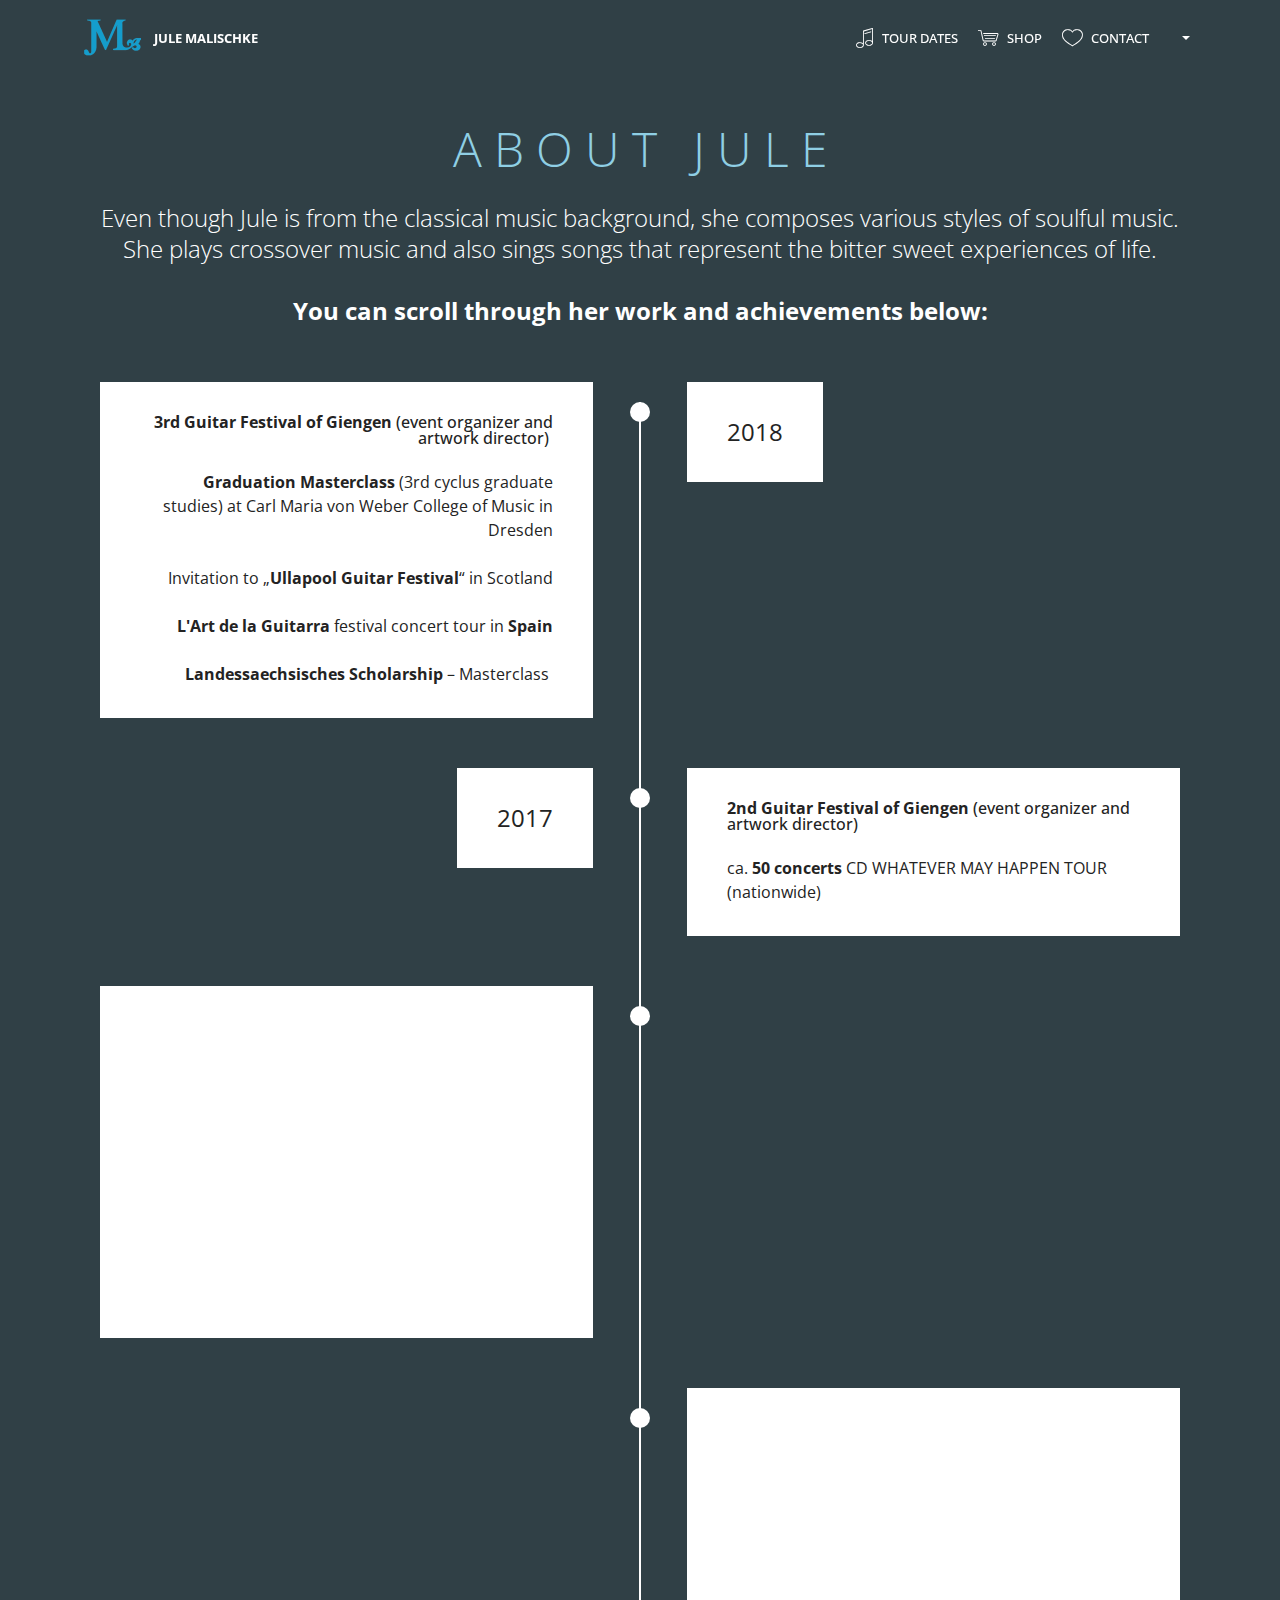
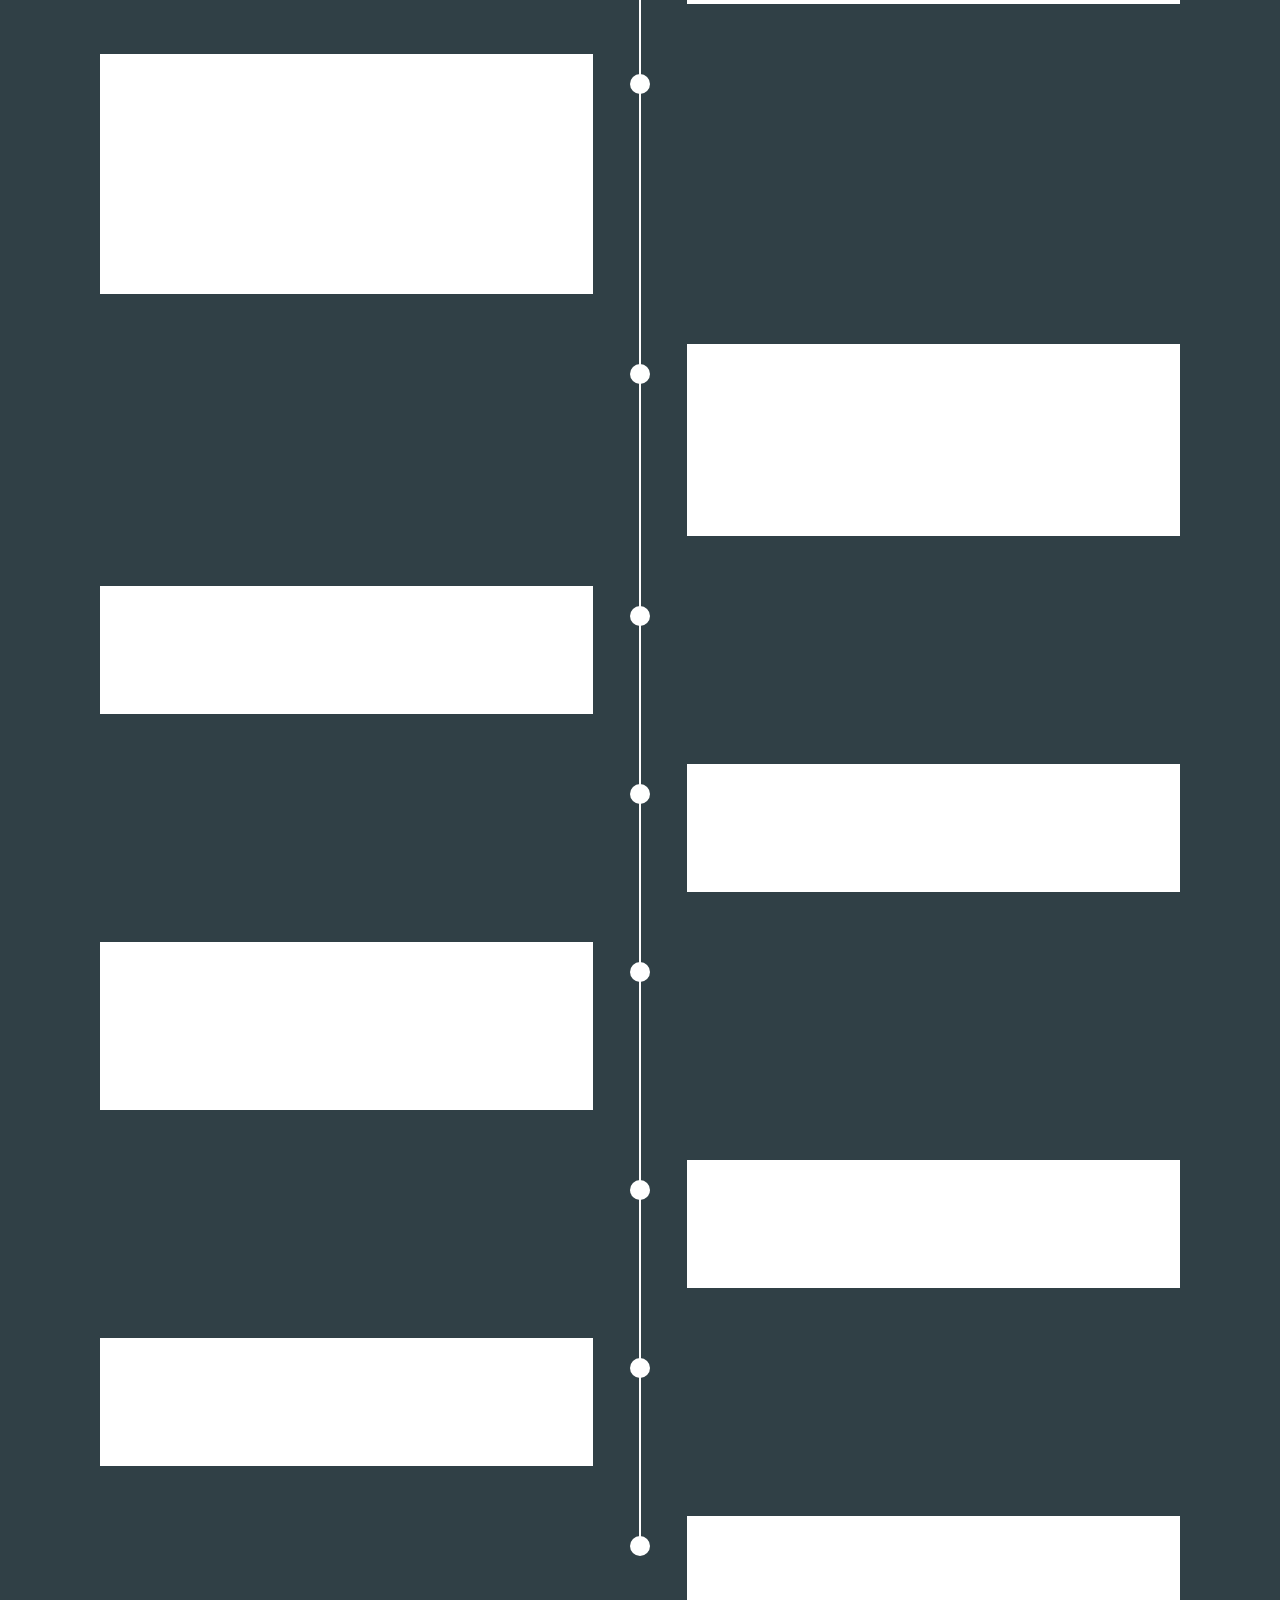
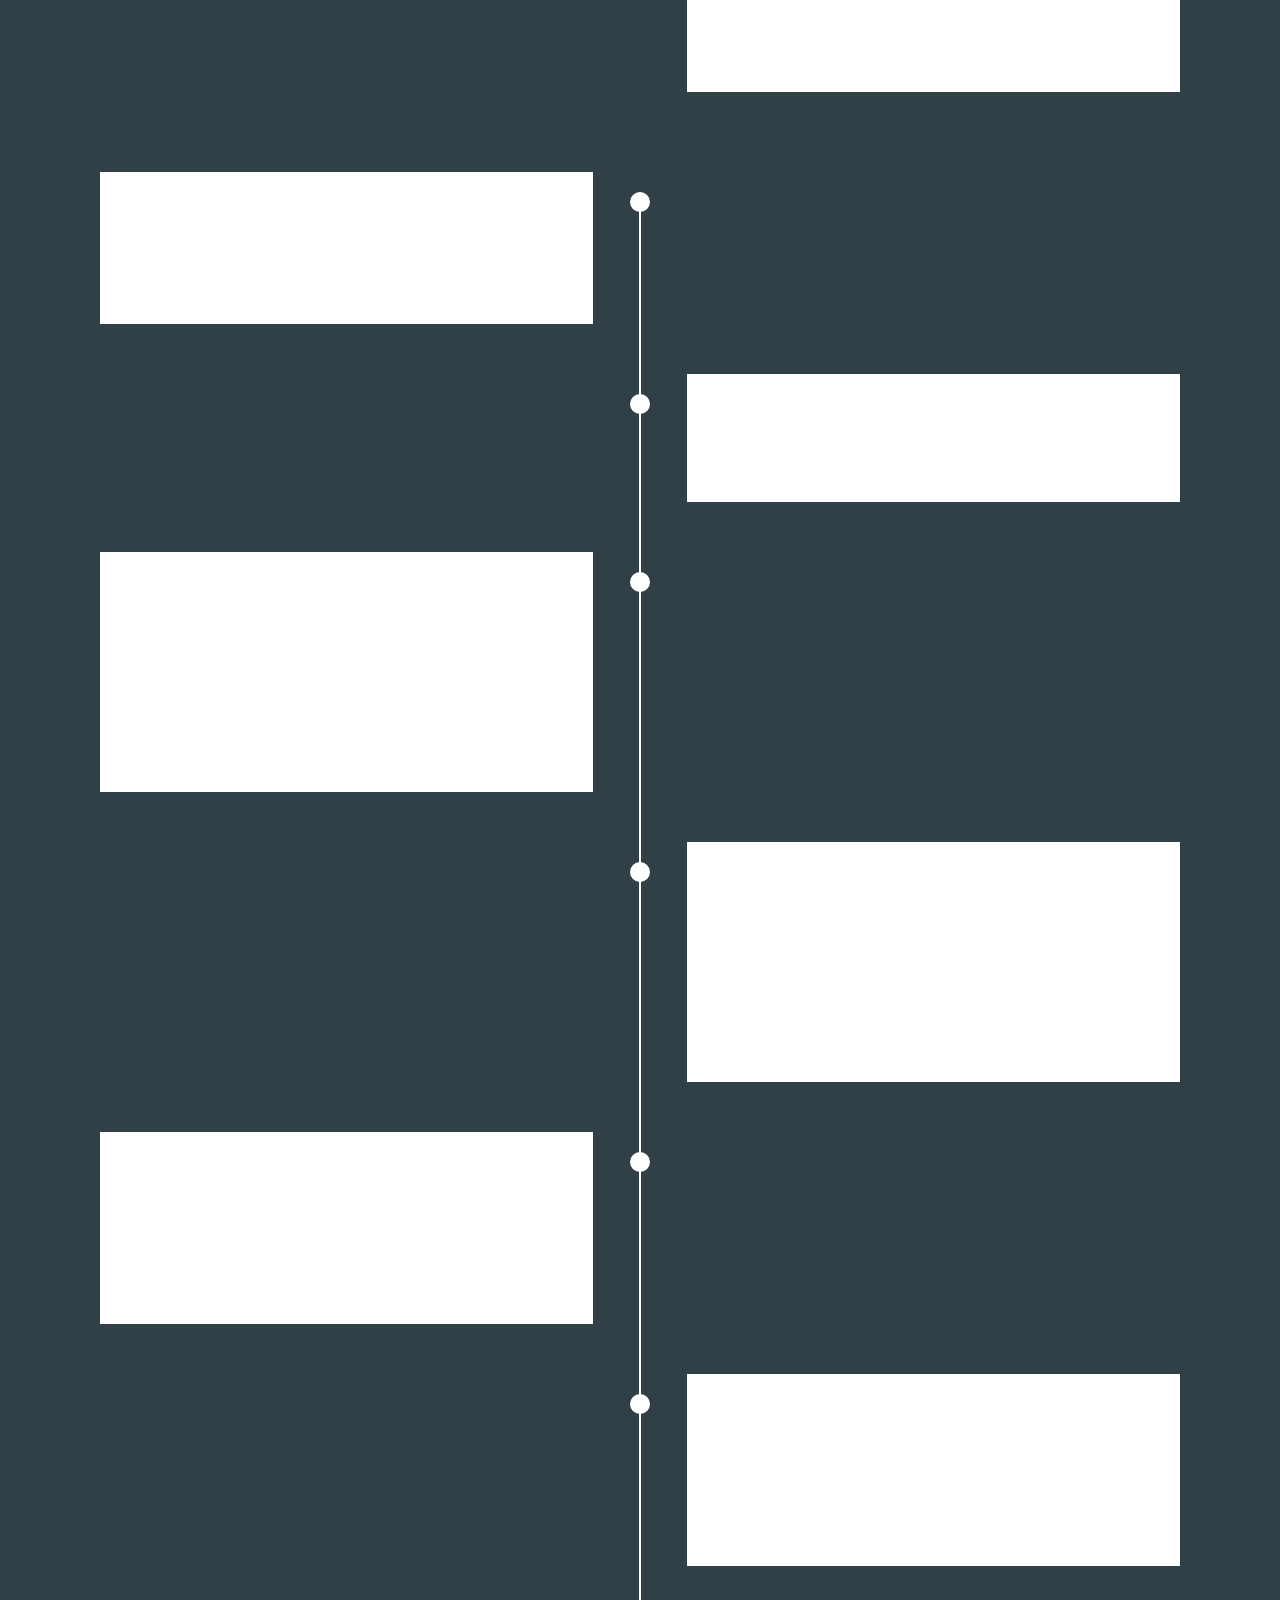
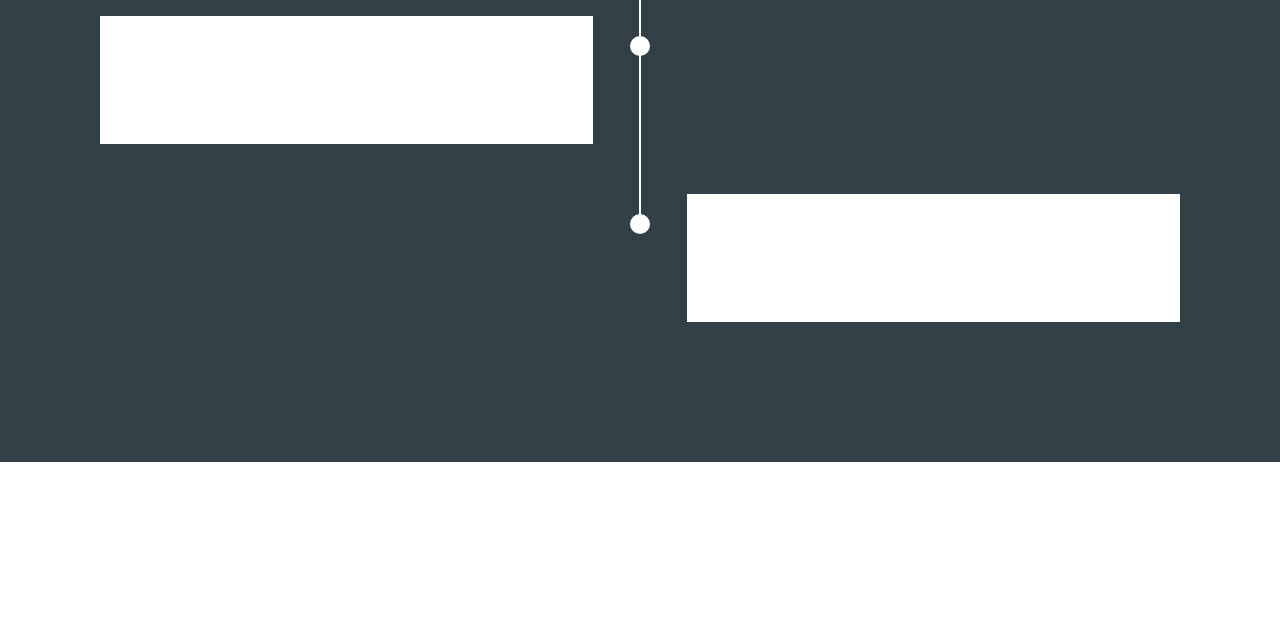
==== commit f402ad08: "create github pages" ====
--- a/about.html
+++ b/about.html
@@ -1,25 +1,25 @@
 <!DOCTYPE html>
 <html >
 <head>
-  <!-- Site made with Mobirise Website Builder v4.7.6, https://mobirise.com -->
+  <!-- Site made with Mobirise Website Builder v4.8.6, https://mobirise.com -->
   <meta charset="UTF-8">
   <meta http-equiv="X-UA-Compatible" content="IE=edge">
-  <meta name="generator" content="Mobirise v4.7.6, mobirise.com">
+  <meta name="generator" content="Mobirise v4.8.6, mobirise.com">
   <meta name="viewport" content="width=device-width, initial-scale=1, minimum-scale=1">
   <link rel="shortcut icon" href="assets/images/jm-blue-1-122x122.png" type="image/x-icon">
   <meta name="description" content="Jule Malischke Biography and Curriculam Vitae">
   <title>About Jule</title>
-  <link rel="stylesheet" href="assets/web/assets/mobirise-icons-bold/mobirise-icons-bold.css">
   <link rel="stylesheet" href="assets/web/assets/mobirise-icons/mobirise-icons.css">
   <link rel="stylesheet" href="assets/tether/tether.min.css">
   <link rel="stylesheet" href="assets/soundcloud-plugin/style.css">
   <link rel="stylesheet" href="assets/bootstrap/css/bootstrap.min.css">
   <link rel="stylesheet" href="assets/bootstrap/css/bootstrap-grid.min.css">
   <link rel="stylesheet" href="assets/bootstrap/css/bootstrap-reboot.min.css">
+  <link rel="stylesheet" href="assets/socicon/css/styles.css">
   <link rel="stylesheet" href="assets/gdpr-plugin/gdpr-styles.css">
+  <link rel="stylesheet" href="assets/dropdown/css/style.css">
   <link rel="stylesheet" href="assets/animatecss/animate.min.css">
-  <link rel="stylesheet" href="assets/socicon/css/styles.css">
-  <link rel="stylesheet" href="assets/dropdown/css/style.css">
+  <link rel="stylesheet" href="assets/shopping-cart/minicart-theme.css">
   <link rel="stylesheet" href="assets/theme/css/style.css">
   <link rel="stylesheet" href="assets/mobirise/css/mbr-additional.css" type="text/css">
   
@@ -27,6 +27,7 @@
   
 </head>
 <body>
+<script>var shopcartSettings = {"shopcart_top_offset":120,"side_offset":20,"site_width":1150,"shopcart_icon_color":"#FFFFFF","shopcart_back_color":"#000000","shopcart_icon_size":30,"sc_count_color":"#FFFFFF","sc_count_back_color":"#F97352","sc_count_size":12,"checkout_button":"Check out with"};</script>
   <section class="menu cid-qIGh5I8nVU" once="menu" id="menu1-j">
 
     
@@ -63,7 +64,7 @@
     </nav>
 </section>
 
-<section class="engine"><a href="https://mobirise.me/p">site templates free download</a></section><section class="timeline1 cid-qIOLPS0mfD" id="timeline1-x" data-bg-video="https://www.youtube.com/watch?v=hX1R-NN8mUk&amp;index=9&amp;list=PLHSpx_10lbS23KED_9tBfTf5Wru93WVtG">
+<section class="engine"><a href="https://mobirise.info/x">css templates</a></section><section class="timeline1 cid-qIOLPS0mfD" id="timeline1-x" data-bg-video="https://www.youtube.com/watch?v=hX1R-NN8mUk&amp;index=9&amp;list=PLHSpx_10lbS23KED_9tBfTf5Wru93WVtG">
 
     
 
@@ -533,15 +534,17 @@
   <script src="assets/tether/tether.min.js"></script>
   <script src="assets/bootstrap/js/bootstrap.min.js"></script>
   <script src="assets/smoothscroll/smooth-scroll.js"></script>
+  <script src="assets/dropdown/js/script.min.js"></script>
   <script src="assets/touchswipe/jquery.touch-swipe.min.js"></script>
   <script src="assets/viewportchecker/jquery.viewportchecker.js"></script>
   <script src="assets/ytplayer/jquery.mb.ytplayer.min.js"></script>
   <script src="assets/vimeoplayer/jquery.mb.vimeo_player.js"></script>
-  <script src="assets/dropdown/js/script.min.js"></script>
+  <script src="assets/shopping-cart/minicart.js"></script>
+  <script src="assets/shopping-cart/jquery.easing.min.js"></script>
+  <script src="assets/shopping-cart/minicart-customizer.js"></script>
   <script src="assets/theme/js/script.js"></script>
   
   
- <div id="scrollToTop" class="scrollToTop mbr-arrow-up"><a style="text-align: center;"><i></i></a></div>
-    <input name="animation" type="hidden">
+  <input name="animation" type="hidden">
   </body>
 </html>--- a/assets/shopping-cart/minicart-theme.css
+++ b/assets/shopping-cart/minicart-theme.css
@@ -0,0 +1,73 @@
+@font-face {
+   font-family: 'ShoppingCart';
+    src:  url('shoppingcart.eot');
+    src:  url('shoppingcart.eot#iefix') format('embedded-opentype'),
+          url('shoppingcart.ttf') format('truetype'),
+          url('shoppingcart.woff') format('woff'),
+          url('shoppingcart.svg#icomoon') format('svg');
+    font-weight: normal;
+    font-style: normal;
+}
+/* 
+  font was generated with iconmoon
+*/
+
+.shoppingcart-icons.icon-local_grocery_store:before {
+    content: "\e1df";
+}
+.shoppingcart-icons.icon-card_giftcard:before {
+    content: "\e308";
+}
+
+#PPMiniCart {
+  z-index: 3000; }
+
+#PPMiniCart .minicart-subtotal{
+      right: 10px;
+      left: auto !important;
+}
+.shoppingcart-icons {
+  font-family: 'ShoppingCart';
+  font-weight: normal;
+  font-style: normal;
+  font-size: 24px;
+  line-height: 1;
+  letter-spacing: normal;
+  text-transform: none;
+  display: inline-block;
+  white-space: nowrap;
+  word-wrap: normal;
+  direction: ltr;
+  -webkit-font-feature-settings: 'liga';
+  -webkit-font-smoothing: antialiased; }
+
+#mc-shopcart {
+  position: fixed;
+  z-index: 105;
+  display: block;
+  font-size: 50px;
+  padding: 10px;
+  color: black;
+  border-radius: 50%;
+  background-color: rgba(250, 250, 250, 0.95); }
+  #mc-shopcart span#mc-shopcart-qty {
+    font: 300 12px sans-serif;
+    position: absolute;
+    top: 2px;
+    right: -5px;
+    padding: 3px 7px;
+    white-space: nowrap;
+    color: #fff;
+    border-radius: 10px;
+    background-color: #05a; }
+    #mc-shopcart span#mc-shopcart-qty:empty {
+      display: none; }
+
+#giftcard-to-shopcart {
+  border-radius: 50%;
+  padding: 3px;
+  position: absolute;
+  z-index: 1000; }
+#mc-shopcart {
+  cursor: pointer;
+}--- a/assets/theme/css/style.css
+++ b/assets/theme/css/style.css
@@ -1,420 +1,7 @@
 /*!
  * Mobirise v4 theme (https://mobirise.com/)
  * Copyright 2017 Mobirise
- */
-section {
-  background-color: #eeeeee; }
-
-section,
-.container,
-.container-fluid {
-  position: relative;
-  word-wrap: break-word; }
-
-a.mbr-iconfont:hover {
-  text-decoration: none; }
-
-.article .lead p, .article .lead ul, .article .lead ol, .article .lead pre, .article .lead blockquote {
-  margin-bottom: 0; }
-
-a {
-  font-style: normal;
-  font-weight: 400;
-  cursor: pointer; }
-  a, a:hover {
-    text-decoration: none; }
-
-figure {
-  margin-bottom: 0; }
-
-body {
-  color: #232323; }
-
-h1, h2, h3, h4, h5, h6,
-.h1, .h2, .h3, .h4, .h5, .h6,
-.display-1, .display-2, .display-3, .display-4 {
-  line-height: 1;
-  word-break: break-word;
-  word-wrap: break-word; }
-
-b, strong {
-  font-weight: bold; }
-
-blockquote {
-  padding: 10px 0 10px 20px;
-  position: relative;
-  border-left: 2px solid;
-  border-color: #ff3366; }
-
-input:-webkit-autofill, input:-webkit-autofill:hover, input:-webkit-autofill:focus, input:-webkit-autofill:active {
-  transition-delay: 9999s;
-  transition-property: background-color, color; }
-
-textarea[type="hidden"] {
-  display: none; }
-
-body {
-  position: relative; }
-
-section {
-  background-position: 50% 50%;
-  background-repeat: no-repeat;
-  background-size: cover; }
-  section .mbr-background-video,
-  section .mbr-background-video-preview {
-    position: absolute;
-    bottom: 0;
-    left: 0;
-    right: 0;
-    top: 0; }
-
-.hidden {
-  visibility: hidden; }
-
-.mbr-z-index20 {
-  z-index: 20; }
-
-/*! Base colors */
-.mbr-white {
-  color: #ffffff; }
-
-.mbr-black {
-  color: #000000; }
-
-.mbr-bg-white {
-  background-color: #ffffff; }
-
-.mbr-bg-black {
-  background-color: #000000; }
-
-/*! Text-aligns */
-.align-left {
-  text-align: left; }
-
-.align-center {
-  text-align: center; }
-
-.align-right {
-  text-align: right; }
-
-@media (max-width: 767px) {
-  .align-left, .align-center, .align-right, .mbr-section-btn, .mbr-section-title {
-    text-align: center; } }
-/*! Font-weight  */
-.mbr-light {
-  font-weight: 300; }
-
-.mbr-regular {
-  font-weight: 400; }
-
-.mbr-semibold {
-  font-weight: 500; }
-
-.mbr-bold {
-  font-weight: 700; }
-
-/*! Media  */
-.media-size-item {
-  -webkit-flex: 1 1 auto;
-  -moz-flex: 1 1 auto;
-  -ms-flex: 1 1 auto;
-  -o-flex: 1 1 auto;
-  flex: 1 1 auto; }
-
-.media-content {
-  -webkit-flex-basis: 100%;
-  flex-basis: 100%; }
-
-.media-container-row {
-  display: -ms-flexbox;
-  display: -webkit-flex;
-  display: flex;
-  -webkit-flex-direction: row;
-  -ms-flex-direction: row;
-  flex-direction: row;
-  -webkit-flex-wrap: wrap;
-  -ms-flex-wrap: wrap;
-  flex-wrap: wrap;
-  -webkit-justify-content: center;
-  -ms-flex-pack: center;
-  justify-content: center;
-  -webkit-align-content: center;
-  -ms-flex-line-pack: center;
-  align-content: center;
-  -webkit-align-items: start;
-  -ms-flex-align: start;
-  align-items: start; }
-  .media-container-row .media-size-item {
-    width: 400px; }
-
-.media-container-column {
-  display: -ms-flexbox;
-  display: -webkit-flex;
-  display: flex;
-  -webkit-flex-direction: column;
-  -ms-flex-direction: column;
-  flex-direction: column;
-  -webkit-flex-wrap: wrap;
-  -ms-flex-wrap: wrap;
-  flex-wrap: wrap;
-  -webkit-justify-content: center;
-  -ms-flex-pack: center;
-  justify-content: center;
-  -webkit-align-content: center;
-  -ms-flex-line-pack: center;
-  align-content: center;
-  -webkit-align-items: stretch;
-  -ms-flex-align: stretch;
-  align-items: stretch; }
-  .media-container-column > * {
-    width: 100%; }
-
-@media (min-width: 992px) {
-  .media-container-row {
-    -webkit-flex-wrap: nowrap;
-    -ms-flex-wrap: nowrap;
-    flex-wrap: nowrap; } }
-figure {
-  overflow: hidden; }
-
-figure[mbr-media-size] {
-  transition: width 0.1s; }
-
-.mbr-figure img, .mbr-figure iframe {
-  display: block;
-  width: 100%; }
-
-.card {
-  background-color: transparent;
-  border: none; }
-
-.card-img {
-  text-align: center;
-  flex-shrink: 0; }
-
-.media {
-  max-width: 100%;
-  margin: 0 auto; }
-
-.mbr-figure {
-  -ms-flex-item-align: center;
-  -ms-grid-row-align: center;
-  -webkit-align-self: center;
-  align-self: center; }
-
-.media-container > div {
-  max-width: 100%; }
-
-.mbr-figure img, .card-img img {
-  width: 100%; }
-
-@media (max-width: 991px) {
-  .media-size-item {
-    width: auto !important; }
-
-  .media {
-    width: auto; }
-
-  .mbr-figure {
-    width: 100% !important; } }
-/*! Buttons */
-.mbr-section-btn {
-  margin-left: -.25rem;
-  margin-right: -.25rem;
-  font-size: 0; }
-
-nav .mbr-section-btn {
-  margin-left: 0rem;
-  margin-right: 0rem; }
-
-/*! Btn icon margin */
-.btn .mbr-iconfont, .btn.btn-sm .mbr-iconfont {
-  cursor: pointer;
-  margin-right: 0.5rem; }
-
-.btn.btn-md .mbr-iconfont, .btn.btn-md .mbr-iconfont {
-  margin-right: 0.8rem; }
-
-.mbr-regular {
-  font-weight: 400; }
-
-.mbr-semibold {
-  font-weight: 500; }
-
-.mbr-bold {
-  font-weight: 700; }
-
-[type="submit"] {
-  -webkit-appearance: none; }
-
-/*! Full-screen */
-.mbr-fullscreen .mbr-overlay {
-  min-height: 100vh; }
-
-.mbr-fullscreen {
-  display: flex;
-  display: -webkit-flex;
-  display: -moz-flex;
-  display: -ms-flex;
-  display: -o-flex;
-  align-items: center;
-  -webkit-align-items: center;
-  min-height: 100vh;
-  padding-top: 3rem;
-  padding-bottom: 3rem; }
-
-/*! Map */
-.map {
-  height: 25rem;
-  position: relative; }
-  .map iframe {
-    width: 100%;
-    height: 100%; }
-
-/* Form */
-.form-asterisk {
-  font-family: initial;
-  position: absolute;
-  top: -2px;
-  font-weight: normal; }
-
-/*! Scroll to top arrow */
-.mbr-arrow-up {
-  bottom: 25px;
-  right: 90px;
-  position: fixed;
-  text-align: right;
-  z-index: 5000;
-  color: #ffffff;
-  font-size: 32px;
-  transform: rotate(180deg);
-  -webkit-transform: rotate(180deg); }
-
-.mbr-arrow-up a {
-  background: rgba(0, 0, 0, 0.2);
-  border-radius: 3px;
-  color: #fff;
-  display: inline-block;
-  height: 60px;
-  width: 60px;
-  outline-style: none !important;
-  position: relative;
-  text-decoration: none;
-  transition: all .3s ease-in-out;
-  cursor: pointer;
-  text-align: center; }
-  .mbr-arrow-up a:hover {
-    background-color: rgba(0, 0, 0, 0.4); }
-  .mbr-arrow-up a i {
-    line-height: 60px; }
-
-.mbr-arrow-up-icon {
-  display: block;
-  color: #fff; }
-
-.mbr-arrow-up-icon::before {
-  content: "\203a";
-  display: inline-block;
-  font-family: serif;
-  font-size: 32px;
-  line-height: 1;
-  font-style: normal;
-  position: relative;
-  top: 6px;
-  left: -4px;
-  -webkit-transform: rotate(-90deg);
-  transform: rotate(-90deg); }
-
-/*! Arrow Down */
-.mbr-arrow {
-  position: absolute;
-  bottom: 45px;
-  left: 50%;
-  width: 60px;
-  height: 60px;
-  cursor: pointer;
-  background-color: rgba(80, 80, 80, 0.5);
-  border-radius: 50%;
-  -webkit-transform: translateX(-50%);
-  transform: translateX(-50%); }
-  .mbr-arrow > a {
-    display: inline-block;
-    text-decoration: none;
-    outline-style: none;
-    -webkit-animation: arrowdown 1.7s ease-in-out infinite;
-    animation: arrowdown 1.7s ease-in-out infinite; }
-    .mbr-arrow > a > i {
-      position: absolute;
-      top: -2px;
-      left: 15px;
-      font-size: 2rem; }
-
-@keyframes arrowdown {
-  0% {
-    transform: translateY(0px);
-    -webkit-transform: translateY(0px); }
-  50% {
-    transform: translateY(-5px);
-    -webkit-transform: translateY(-5px); }
-  100% {
-    transform: translateY(0px);
-    -webkit-transform: translateY(0px); } }
-@-webkit-keyframes arrowdown {
-  0% {
-    transform: translateY(0px);
-    -webkit-transform: translateY(0px); }
-  50% {
-    transform: translateY(-5px);
-    -webkit-transform: translateY(-5px); }
-  100% {
-    transform: translateY(0px);
-    -webkit-transform: translateY(0px); } }
-@media (max-width: 500px) {
-  .mbr-arrow-up {
-    left: 50%;
-    right: auto;
-    transform: translateX(-50%) rotate(180deg);
-    -webkit-transform: translateX(-50%) rotate(180deg); } }
-/*Gradients animation*/
-@keyframes gradient-animation {
-  from {
-    background-position: 0% 100%;
-    animation-timing-function: ease-in-out; }
-  to {
-    background-position: 100% 0%;
-    animation-timing-function: ease-in-out; } }
-@-webkit-keyframes gradient-animation {
-  from {
-    background-position: 0% 100%;
-    animation-timing-function: ease-in-out; }
-  to {
-    background-position: 100% 0%;
-    animation-timing-function: ease-in-out; } }
-.bg-gradient {
-  background-size: 200% 200%;
-  animation: gradient-animation 5s infinite alternate;
-  -webkit-animation: gradient-animation 5s infinite alternate; }
-
-.menu .navbar-brand {
-  display: -webkit-flex; }
-  .menu .navbar-brand span {
-    display: flex;
-    display: -webkit-flex; }
-  .menu .navbar-brand .navbar-caption-wrap {
-    display: -webkit-flex; }
-  .menu .navbar-brand .navbar-logo img {
-    display: -webkit-flex; }
-@media (min-width: 768px) and (max-width: 991px) {
-  .menu .navbar-toggleable-sm .navbar-nav {
-    display: -webkit-box;
-    display: -webkit-flex;
-    display: -ms-flexbox; } }
-@media (min-width: 992px) {
-  .menu .navbar-nav.nav-dropdown {
-    display: -webkit-flex; }
-  .menu .navbar-toggleable-sm .navbar-collapse {
-    display: -webkit-flex !important; } }
-
+ */section{background-color:#eeeeee}section,.container,.container-fluid{position:relative;word-wrap:break-word}a.mbr-iconfont:hover{text-decoration:none}.article .lead p,.article .lead ul,.article .lead ol,.article .lead pre,.article .lead blockquote{margin-bottom:0}a{font-style:normal;font-weight:400;cursor:pointer}a,a:hover{text-decoration:none}figure{margin-bottom:0}body{color:#232323}h1,h2,h3,h4,h5,h6,.h1,.h2,.h3,.h4,.h5,.h6,.display-1,.display-2,.display-3,.display-4{line-height:1;word-break:break-word;word-wrap:break-word}b,strong{font-weight:bold}blockquote{padding:10px 0 10px 20px;position:relative;border-left:2px solid;border-color:#ff3366}input:-webkit-autofill,input:-webkit-autofill:hover,input:-webkit-autofill:focus,input:-webkit-autofill:active{transition-delay:9999s;transition-property:background-color, color}textarea[type="hidden"]{display:none}body{position:relative}section{background-position:50% 50%;background-repeat:no-repeat;background-size:cover}section .mbr-background-video,section .mbr-background-video-preview{position:absolute;bottom:0;left:0;right:0;top:0}.hidden{visibility:hidden}.mbr-z-index20{z-index:20}/*! Base colors */.mbr-white{color:#ffffff}.mbr-black{color:#000000}.mbr-bg-white{background-color:#ffffff}.mbr-bg-black{background-color:#000000}/*! Text-aligns */.align-left{text-align:left}.align-center{text-align:center}.align-right{text-align:right}@media (max-width: 767px){.align-left,.align-center,.align-right,.mbr-section-btn,.mbr-section-title{text-align:center}}/*! Font-weight  */.mbr-light{font-weight:300}.mbr-regular{font-weight:400}.mbr-semibold{font-weight:500}.mbr-bold{font-weight:700}/*! Media  */.media-size-item{-webkit-flex:1 1 auto;-moz-flex:1 1 auto;-ms-flex:1 1 auto;-o-flex:1 1 auto;flex:1 1 auto}.media-content{-webkit-flex-basis:100%;flex-basis:100%}.media-container-row{display:-ms-flexbox;display:-webkit-flex;display:flex;-webkit-flex-direction:row;-ms-flex-direction:row;flex-direction:row;-webkit-flex-wrap:wrap;-ms-flex-wrap:wrap;flex-wrap:wrap;-webkit-justify-content:center;-ms-flex-pack:center;justify-content:center;-webkit-align-content:center;-ms-flex-line-pack:center;align-content:center;-webkit-align-items:start;-ms-flex-align:start;align-items:start}.media-container-row .media-size-item{width:400px}.media-container-column{display:-ms-flexbox;display:-webkit-flex;display:flex;-webkit-flex-direction:column;-ms-flex-direction:column;flex-direction:column;-webkit-flex-wrap:wrap;-ms-flex-wrap:wrap;flex-wrap:wrap;-webkit-justify-content:center;-ms-flex-pack:center;justify-content:center;-webkit-align-content:center;-ms-flex-line-pack:center;align-content:center;-webkit-align-items:stretch;-ms-flex-align:stretch;align-items:stretch}.media-container-column>*{width:100%}@media (min-width: 992px){.media-container-row{-webkit-flex-wrap:nowrap;-ms-flex-wrap:nowrap;flex-wrap:nowrap}}figure{overflow:hidden}figure[mbr-media-size]{transition:width 0.1s}.mbr-figure img,.mbr-figure iframe{display:block;width:100%}.card{background-color:transparent;border:none}.card-img{text-align:center;flex-shrink:0;-webkit-flex-shrink:0}.media{max-width:100%;margin:0 auto}.mbr-figure{-ms-flex-item-align:center;-ms-grid-row-align:center;-webkit-align-self:center;align-self:center}.media-container>div{max-width:100%}.mbr-figure img,.card-img img{width:100%}@media (max-width: 991px){.media-size-item{width:auto !important}.media{width:auto}.mbr-figure{width:100% !important}}/*! Buttons */.mbr-section-btn{margin-left:-.25rem;margin-right:-.25rem;font-size:0}nav .mbr-section-btn{margin-left:0rem;margin-right:0rem}/*! Btn icon margin */.btn .mbr-iconfont,.btn.btn-sm .mbr-iconfont{cursor:pointer;margin-right:0.5rem}.btn.btn-md .mbr-iconfont,.btn.btn-md .mbr-iconfont{margin-right:0.8rem}.mbr-regular{font-weight:400}.mbr-semibold{font-weight:500}.mbr-bold{font-weight:700}[type="submit"]{-webkit-appearance:none}/*! Full-screen */.mbr-fullscreen .mbr-overlay{min-height:100vh}.mbr-fullscreen{display:flex;display:-webkit-flex;display:-moz-flex;display:-ms-flex;display:-o-flex;align-items:center;-webkit-align-items:center;min-height:100vh;padding-top:3rem;padding-bottom:3rem}/*! Map */.map{height:25rem;position:relative}.map iframe{width:100%;height:100%}.form-asterisk{font-family:initial;position:absolute;top:-2px;font-weight:normal}/*! Scroll to top arrow */.mbr-arrow-up{bottom:25px;right:90px;position:fixed;text-align:right;z-index:5000;color:#ffffff;font-size:32px;transform:rotate(180deg);-webkit-transform:rotate(180deg)}.mbr-arrow-up a{background:rgba(0,0,0,0.2);border-radius:3px;color:#fff;display:inline-block;height:60px;width:60px;outline-style:none !important;position:relative;text-decoration:none;transition:all .3s ease-in-out;cursor:pointer;text-align:center}.mbr-arrow-up a:hover{background-color:rgba(0,0,0,0.4)}.mbr-arrow-up a i{line-height:60px}.mbr-arrow-up-icon{display:block;color:#fff}.mbr-arrow-up-icon::before{content:"\203a";display:inline-block;font-family:serif;font-size:32px;line-height:1;font-style:normal;position:relative;top:6px;left:-4px;-webkit-transform:rotate(-90deg);transform:rotate(-90deg)}/*! Arrow Down */.mbr-arrow{position:absolute;bottom:45px;left:50%;width:60px;height:60px;cursor:pointer;background-color:rgba(80,80,80,0.5);border-radius:50%;-webkit-transform:translateX(-50%);transform:translateX(-50%)}.mbr-arrow>a{display:inline-block;text-decoration:none;outline-style:none;-webkit-animation:arrowdown 1.7s ease-in-out infinite;animation:arrowdown 1.7s ease-in-out infinite}.mbr-arrow>a>i{position:absolute;top:-2px;left:15px;font-size:2rem}@keyframes arrowdown{0%{transform:translateY(0px);-webkit-transform:translateY(0px)}50%{transform:translateY(-5px);-webkit-transform:translateY(-5px)}100%{transform:translateY(0px);-webkit-transform:translateY(0px)}}@-webkit-keyframes arrowdown{0%{transform:translateY(0px);-webkit-transform:translateY(0px)}50%{transform:translateY(-5px);-webkit-transform:translateY(-5px)}100%{transform:translateY(0px);-webkit-transform:translateY(0px)}}@media (max-width: 500px){.mbr-arrow-up{left:50%;right:auto;transform:translateX(-50%) rotate(180deg);-webkit-transform:translateX(-50%) rotate(180deg)}}@keyframes gradient-animation{from{background-position:0% 100%;animation-timing-function:ease-in-out}to{background-position:100% 0%;animation-timing-function:ease-in-out}}@-webkit-keyframes gradient-animation{from{background-position:0% 100%;animation-timing-function:ease-in-out}to{background-position:100% 0%;animation-timing-function:ease-in-out}}.bg-gradient{background-size:200% 200%;animation:gradient-animation 5s infinite alternate;-webkit-animation:gradient-animation 5s infinite alternate}.menu .navbar-brand{display:-webkit-flex}.menu .navbar-brand span{display:flex;display:-webkit-flex}.menu .navbar-brand .navbar-caption-wrap{display:-webkit-flex}.menu .navbar-brand .navbar-logo img{display:-webkit-flex}@media (min-width: 768px) and (max-width: 991px){.menu .navbar-toggleable-sm .navbar-nav{display:-webkit-box;display:-webkit-flex;display:-ms-flexbox}}@media (min-width: 992px){.menu .navbar-nav.nav-dropdown{display:-webkit-flex}.menu .navbar-toggleable-sm .navbar-collapse{display:-webkit-flex !important}}.navbar{display:-webkit-flex;-webkit-flex-wrap:wrap;-webkit-align-items:center;-webkit-justify-content:space-between}.navbar-collapse{-webkit-flex-basis:100%;-webkit-flex-grow:1;-webkit-align-items:center}.nav-dropdown .link{padding:.667em 1.667em !important;margin:0 !important}.nav{display:-webkit-flex;-webkit-flex-wrap:wrap}.row{display:-webkit-flex;-webkit-flex-wrap:wrap}.justify-content-center{-webkit-justify-content:center}.form-inline{display:-webkit-flex;-webkit-flex-flow:row wrap;-webkit-align-items:center}.card-wrapper{flex:1;-webkit-flex:1}.carousel-control{display:-webkit-flex;-webkit-align-items:center;-webkit-justify-content:center}.carousel-controls{display:-webkit-flex}.media{display:-webkit-flex}
 /*# sourceMappingURL=style.css.map */
 .engine {
 	position: absolute;
--- a/assets/mobirise/css/mbr-additional.css
+++ b/assets/mobirise/css/mbr-additional.css
@@ -93,12 +93,15 @@
   -webkit-transition: all 0.3s ease-in-out;
   -moz-transition: all 0.3s ease-in-out;
   transition: all 0.3s ease-in-out;
-  padding: 1rem 3rem;
-  border-radius: 3px;
   display: inline-flex;
   align-items: center;
   justify-content: center;
   word-break: break-word;
+  -webkit-align-items: center;
+  -webkit-justify-content: center;
+  display: -webkit-inline-flex;
+  padding: 1rem 3rem;
+  border-radius: 3px;
 }
 .btn-sm {
   font-weight: 500;
@@ -586,8 +589,8 @@
   color: #dfd9c6;
 }
 /* Scroll to top button*/
-#scrollToTop a {
-  border-radius: 100px;
+.scrollToTop_wraper {
+  display: none;
 }
 #scrollToTop a i:before {
   content: '';
@@ -609,6 +612,7 @@
   left: 30%;
   bottom: 30%;
   transform: rotate(135deg);
+  -webkit-transform: rotate(135deg);
 }
 /* Others*/
 .note-check a[data-value=Rubik] {
@@ -649,6 +653,7 @@
   position: absolute;
   transform: rotate(45deg);
   width: 14px;
+  -webkit-transform: rotate(45deg);
 }
 .form-control {
   background-color: #f5f5f5;
@@ -710,6 +715,7 @@
 }
 .mbr-section__comments .row {
   justify-content: center;
+  -webkit-justify-content: center;
 }
 /* Forms */
 .mbr-form .btn {
@@ -1161,10 +1167,7 @@
     align-items: center;
   }
   .navbar-toggleable-sm .navbar-collapse {
-    display: -webkit-box !important;
-    display: -webkit-flex !important;
-    display: -ms-flexbox !important;
-    display: flex !important;
+    display: none;
     width: 100%;
   }
   .navbar-toggleable-sm .navbar-toggler {
@@ -1352,6 +1355,7 @@
 }
 .menu .navbar.collapsed:not(.beta-menu) {
   flex-direction: column;
+  -webkit-flex-direction: column;
 }
 .carousel-item.active,
 .carousel-item-next,
@@ -1968,98 +1972,73 @@
   -webkit-transition: 0.2s background ease-in-out;
   transition: 0.2s background ease-in-out;
 }
-.cid-qU1AGsFH8u {
-  padding-top: 30px;
-  padding-bottom: 30px;
+.cid-qWF4iSvba5 {
+  padding-top: 90px;
+  padding-bottom: 75px;
   background-color: #f9f9f9;
 }
-.cid-qU1AGsFH8u .mbr-section-subtitle {
+.cid-qWF4iSvba5 .mbr-section-title {
+  color: #55b4d4;
+}
+.cid-qWF4iSvba5 .mbr-section-subtitle {
   color: #767676;
-  font-weight: 300;
-}
-.cid-qU1AGsFH8u .media-container-row {
-  word-wrap: break-word;
-  word-break: break-word;
-  align-items: stretch;
-  -webkit-align-items: stretch;
-}
-.cid-qU1AGsFH8u .card_cont {
-  -o-transition: all .5s;
-  -ms-transition: all .5s;
-  -moz-transition: all .5s;
-  -webkit-transition: all .5s;
-  transition: all .5s;
-  -o-backface-visibility: hidden;
-  -ms-backface-visibility: hidden;
-  -moz-backface-visibility: hidden;
-  -webkit-backface-visibility: hidden;
-  backface-visibility: hidden;
-  position: absolute;
-  top: 0px;
-  left: 0px;
-  text-align: center;
-  background-color: #eee;
-}
-.cid-qU1AGsFH8u .card-front {
-  z-index: 2;
-  padding: 0;
+}
+.cid-qWF4iSvba5 .mbr-text {
+  color: #232323;
+}
+.cid-qWF4iSvba5 .nav {
+  border: none;
+}
+.cid-qWF4iSvba5 .nav-tabs {
+  display: table;
   width: 100%;
-  height: 100%;
+}
+.cid-qWF4iSvba5 .nav-tabs .nav-item {
+  display: table-cell;
+}
+.cid-qWF4iSvba5 .card-img {
   overflow: hidden;
-}
-.cid-qU1AGsFH8u .card-front img {
-  min-height: 100%;
-  min-width: 100%;
-  width: auto;
-  max-width: 600px;
-}
-.cid-qU1AGsFH8u .card_back {
-  width: 100%;
-  height: 100%;
-  padding: 30px 30px;
-  color: #ffffff;
-  background-color: #55b4d4;
-  z-index: 1;
-  margin: 0;
-  text-align: center;
-  overflow: hidden;
-  -o-transform: rotateY(-180deg);
-  -ms-transform: rotateY(-180deg);
-  -moz-transform: rotateY(-180deg);
-  -webkit-transform: rotateY(-180deg);
-  transform: rotateY(-180deg);
-}
-.cid-qU1AGsFH8u .card {
-  min-height: 300px;
-}
-.cid-qU1AGsFH8u .card:hover .card-front {
-  z-index: 1;
-  -o-transform: rotateY(180deg);
-  -ms-transform: rotateY(180deg);
-  -moz-transform: rotateY(180deg);
-  -webkit-transform: rotateY(180deg);
-  transform: rotateY(180deg);
-}
-.cid-qU1AGsFH8u .card:hover .card_back {
-  z-index: 2;
-  -o-transform: rotateY(0deg);
-  -ms-transform: rotateY(0deg);
-  -moz-transform: rotateY(0deg);
-  -webkit-transform: rotateY(0deg);
-  transform: rotateY(0deg);
-}
-.cid-qU1AGsFH8u .builderCard .card_back {
-  border-bottom-left-radius: 100px;
-}
-.cid-qU1AGsFH8u .builderCard .card_cont {
-  -o-backface-visibility: hidden;
-  -ms-backface-visibility: hidd;
-  -moz-backface-visibility: visible;
-  -webkit-backface-visibility: visible;
-  backface-visibility: visible;
-}
-.cid-qU1AGsFH8u .mbr-section-title {
-  color: #8fcfe4;
+  border-radius: .25rem;
+  box-shadow: 0px 0px 30px rgba(115, 128, 157, 0.3);
+  -webkit-box-shadow: 0px 0px 30px rgba(115, 128, 157, 0.3);
+}
+.cid-qWF4iSvba5 .tab-content {
+  margin-top: 3rem;
+}
+.cid-qWF4iSvba5 .nav-tabs .nav-link {
+  display: flex;
+  color: #000000;
+  box-sizing: border-box;
+  font-style: normal;
+  background: #f4f8fa;
+  font-weight: 500;
+  padding: 1rem 1rem;
+  border-right: 1px solid #dee2e6;
+  border-top: 1px solid #dee2e6;
+  border-left: 1px solid #dee2e6;
+  margin: 0px;
+  border-radius: 0px !important;
+  border-bottom: 1px solid #dee2e6;
+  transition: all .3s;
+}
+.cid-qWF4iSvba5 .nav-tabs .nav-link:hover {
+  background-color: #ffffff;
+  color: #000000;
+}
+.cid-qWF4iSvba5 .nav-tabs .nav-link.active {
+  font-weight: 500;
+  color: #000000;
+  font-style: normal;
+  background: #ffffff;
+  border-bottom: none;
+}
+.cid-qWF4iSvba5 .nav-tabs .nav-link span {
+  margin-right: 0.5rem;
+}
+@media (max-width: 767px) {
+  .cid-qWF4iSvba5 .nav-item {
+    display: table-row !important;
+  }
 }
 .cid-qRb4qIGBqr {
   padding-top: 60px;
@@ -3344,104 +3323,10 @@
 .cid-qIGh5I8nVU .dropdown-item:hover {
   color: #c1c1c1 !important;
 }
-.cid-qVjt6SmbnS {
-  padding-top: 135px;
-  padding-bottom: 90px;
-  background-color: #8fcfe4;
-}
-.cid-qVjt6SmbnS .mbr-section-subtitle {
-  color: #575757;
-}
-.cid-qVjt6SmbnS .mbr-text {
-  color: #767676;
-  text-align: center;
-}
-.cid-qVjt6SmbnS .card {
-  display: flex;
-  position: relative;
-  justify-content: center;
-}
-.cid-qVjt6SmbnS .card-wrapper {
-  height: 100%;
-  box-shadow: 0px 0px 0px 0px rgba(0, 0, 0, 0);
-  transition: box-shadow 0.3s;
-}
-.cid-qVjt6SmbnS .card-wrapper .card-img {
-  display: flex;
-  flex-direction: column;
-  align-items: center;
-  justify-content: center;
-  position: relative;
-  overflow: hidden;
-  border-bottom-right-radius: 0;
-  border-bottom-left-radius: 0;
-}
-.cid-qVjt6SmbnS .card-wrapper .card-img .mbr-overlay {
-  background-color: #efefef;
-  display: none;
-  transition: opacity .3s;
-}
-.cid-qVjt6SmbnS .card-wrapper .card-img .mbr-section-btn {
-  display: flex;
-  position: absolute;
-  transition: opacity .3s;
-  width: 100%;
-  margin: auto;
-  left: 0;
-  justify-content: center;
-  align-items: center;
-}
-.cid-qVjt6SmbnS .card-wrapper .card-img img {
-  width: 100%;
-  height: 100%;
-}
-.cid-qVjt6SmbnS .card-wrapper .card-box {
-  background-color: #ffffff;
-  padding: 0 2rem 2rem 2rem;
-  border-bottom-left-radius: 0;
-  border-bottom-right-radius: 0;
-}
-.cid-qVjt6SmbnS .card-wrapper .card-box h4 {
-  font-weight: 500;
-  margin-bottom: 0;
-  padding-top: 2rem;
-}
-.cid-qVjt6SmbnS .card-wrapper .card-box p {
-  margin-bottom: 0;
-  padding-top: 1.5rem;
-}
-.cid-qVjt6SmbnS .card-wrapper:hover {
-  box-shadow: 0px 0px 30px 0px rgba(0, 0, 0, 0.05);
-  transition: box-shadow 0.3s;
-}
-.cid-qVjt6SmbnS .popup-btn .mbr-overlay {
-  display: block !important;
-  opacity: 0;
-}
-.cid-qVjt6SmbnS .popup-btn .mbr-section-btn {
-  height: 100%;
-  display: flex !important;
-  opacity: 0;
-}
-.cid-qVjt6SmbnS .popup-btn:hover .mbr-overlay {
-  opacity: .5;
-}
-.cid-qVjt6SmbnS .popup-btn:hover .mbr-section-btn {
-  opacity: 1;
-}
-.cid-qVjt6SmbnS .card-title {
-  text-align: center;
-}
-.cid-qVjt6SmbnS .mbr-section-title {
-  color: #ffffff;
-}
-.cid-qVjt6SmbnS .mbr-section-subtitle DIV {
-  color: #575757;
-}
 .cid-qVjrkgQD7I {
-  padding-top: 60px;
+  padding-top: 90px;
   padding-bottom: 60px;
-  background-color: #ffffff;
+  background-color: #d1e0f2;
 }
 .cid-qVjrkgQD7I .container-fluid {
   padding: 0 3rem;
@@ -3475,6 +3360,120 @@
   .cid-qVjrkgQD7I .text-row {
     padding-bottom: 1rem;
   }
+}
+.cid-qVIVEFysDY {
+  padding-top: 60px;
+  padding-bottom: 90px;
+  background-color: #ffffff;
+}
+.cid-qVIVEFysDY .subicon-title {
+  color: #000000;
+  text-align: center;
+  padding-left: 1rem;
+  padding-right: 1rem;
+}
+.cid-qVIVEFysDY .subicon-text {
+  padding-left: 1rem;
+  padding-right: 1rem;
+}
+.cid-qVIVEFysDY .underline {
+  margin-top: -0.5rem;
+  margin-bottom: -0.5rem;
+}
+.cid-qVIVEFysDY .underline .line {
+  width: 3rem;
+  height: 2px;
+  background: #444444;
+  display: inline-block;
+}
+.cid-qVIVEFysDY .process-icon,
+.cid-qVIVEFysDY .process-icon-without-before {
+  width: 100%;
+  padding-bottom: 2rem;
+}
+.cid-qVIVEFysDY .wrapper,
+.cid-qVIVEFysDY .wrapper-without-before {
+  position: relative;
+  margin-bottom: 2rem;
+}
+.cid-qVIVEFysDY .wrapper::before {
+  content: '\e966';
+  font-family: MobiriseIcons !important;
+  position: absolute;
+  font-size: 30px;
+  left: -15px;
+  top: 30%;
+  color: #8fcfe4;
+  opacity: .4;
+}
+.cid-qVIVEFysDY .icon-container {
+  display: inline-flex;
+  position: relative;
+}
+.cid-qVIVEFysDY .icon-container a {
+  display: inherit;
+}
+.cid-qVIVEFysDY .icon-number {
+  text-align: center;
+  height: 2.5em;
+  width: 2.5em;
+  margin: 0;
+  line-height: 2.5em;
+  top: 0;
+  right: 0;
+  position: absolute;
+  display: inline-block;
+  background-color: #fff900 !important;
+  transition: all 0.3s ease-in-out 0s;
+  border-radius: 50%;
+  color: #000000;
+  z-index: 1;
+}
+.cid-qVIVEFysDY .icon-main {
+  margin: 1rem 0;
+  display: flex;
+  align-items: center;
+  text-align: center;
+  padding: 0;
+  transition: all 0.3s ease-in-out 0s;
+}
+.cid-qVIVEFysDY .icon-main:hover .icon-wrapper {
+  background-color: #fff900 !important;
+}
+.cid-qVIVEFysDY .icon-main:hover .icon-number {
+  background-color: #8fcfe4 !important;
+  color: #000000 !important;
+}
+.cid-qVIVEFysDY .icon-wrapper {
+  position: relative;
+  z-index: 1;
+  padding: 0.9em;
+  height: 100%;
+  margin: 0 auto;
+  transition: all 0.3s ease-in-out 0s;
+  border-radius: 50%;
+  font-size: 50px;
+  color: #ffffff;
+}
+.cid-qVIVEFysDY .main-wrapper {
+  padding: 3rem 0 0 0;
+}
+@media (max-width: 767px) {
+  .cid-qVIVEFysDY .wrapper::before {
+    display: none;
+  }
+}
+@media (max-width: 991px) {
+  .cid-qVIVEFysDY .third-elem .wrapper:before {
+    display: none;
+  }
+}
+.cid-qVIVEFysDY .mbr-section-title {
+  margin: 0;
+}
+.cid-qVIVEFysDY .mbr-section-subtitle {
+  color: #232323;
+  text-align: center;
 }
 .cid-qIUmHtj8Gi {
   padding-top: 30px;
@@ -6872,6 +6871,149 @@
 .cid-qVIBcpOa5g P {
   color: #232323;
 }
+.cid-qWJUYzhXGj {
+  padding-top: 60px;
+  padding-bottom: 15px;
+  background-color: #efefef;
+}
+.cid-qWJUYzhXGj .mbr-icofont {
+  font-size: 48px;
+  color: #353535;
+}
+.cid-qWJUYzhXGj .show-modal span {
+  cursor: pointer;
+  background-color: #ffffff;
+  border-radius: 50%;
+  width: 6rem;
+  height: 6rem;
+  position: relative;
+  display: inline-block;
+  transition: all 0.25s;
+}
+.cid-qWJUYzhXGj .show-modal span:before {
+  position: absolute;
+  left: 50%;
+  top: 50%;
+  -webkit-transform: translateX(-50%) translateY(-50%);
+  transform: translateX(-50%) translateY(-50%);
+}
+.cid-qWJUYzhXGj .mbr-figure {
+  width: 100px;
+  height: 100px;
+  margin-bottom: 10px;
+  margin: auto;
+  transition: transform 1s;
+  cursor: pointer;
+}
+.cid-qWJUYzhXGj .mbr-figure a {
+  width: 100px;
+  height: 100px;
+  line-height: 100px;
+  font-size: 100px;
+}
+.cid-qWJUYzhXGj .mbr-figure a:before {
+  width: 100px;
+  height: 100px;
+}
+.cid-qWJUYzhXGj .mbr-figure:hover {
+  transform: scale(1.15);
+  transition: transform 1s;
+}
+.cid-qWJUYzhXGj .mbri-play:before {
+  left: 55% !important;
+}
+.cid-qWJUYzhXGj .form-inline {
+  justify-content: center;
+  -webkit-justify-content: center;
+}
+.cid-qWJUYzhXGj .form-inline .form-group {
+  padding: 0.5rem;
+}
+.cid-qWJUYzhXGj .form-inline input {
+  text-align: center;
+}
+.cid-qWJUYzhXGj h3 {
+  color: #ffffff;
+  text-align: center;
+  font-weight: 300;
+}
+.cid-qWJUYzhXGj .modalWindow {
+  position: fixed;
+  z-index: 5000;
+  display: none;
+  left: 0;
+  top: 0;
+  background-color: rgba(61, 61, 61, 0.65);
+  width: 100%;
+  height: 100%;
+}
+.cid-qWJUYzhXGj .modalWindow .modalWindow-container {
+  display: table-cell;
+  vertical-align: middle;
+  text-align: -o-center;
+}
+.cid-qWJUYzhXGj .modalWindow .modalWindow-container .modalWindow-video-container {
+  display: inline-block;
+  width: 100%;
+}
+.cid-qWJUYzhXGj .modalWindow .modalWindow-container .modalWindow-video-container .modalWindow-video {
+  margin: auto;
+}
+.cid-qWJUYzhXGj a.close {
+  position: absolute;
+  right: 4vw;
+  top: 4vh;
+  color: #ffffff;
+  z-index: 5000000;
+  font-size: 37px;
+  background: #000;
+  padding: 20px;
+  border-radius: 50%;
+}
+.cid-qWJUYzhXGj a.close:hover {
+  color: #ffffff;
+}
+@media (max-width: 500px) {
+  .cid-qWJUYzhXGj .modalWindow-video {
+    width: 80%;
+    height: 200px;
+    position: relative;
+  }
+}
+@media (min-width: 500px) and (max-width: 768px) {
+  .cid-qWJUYzhXGj .modalWindow-video {
+    width: 90%;
+    height: 340px;
+    position: relative;
+  }
+}
+@media (min-width: 768px) and (max-width: 850px) {
+  .cid-qWJUYzhXGj .modalWindow-video {
+    width: 700px;
+    height: 395px;
+    position: relative;
+  }
+}
+@media (min-width: 850px) and (max-width: 1300px) {
+  .cid-qWJUYzhXGj .modalWindow-video {
+    width: 800px;
+    height: 452px;
+    position: relative;
+  }
+}
+@media (min-width: 1300px) {
+  .cid-qWJUYzhXGj .modalWindow-video {
+    width: 1200px;
+    height: 675px;
+    position: relative;
+  }
+}
+.cid-qWJUYzhXGj .mbr-section-subtitle {
+  color: #393531;
+}
+.cid-qWJUYzhXGj H1 {
+  color: #232323;
+}
 .cid-qIOIUlFc9m {
   padding-top: 30px;
   padding-bottom: 30px;
@@ -7331,8 +7473,85 @@
 .cid-qIGh5I8nVU .dropdown-item:hover {
   color: #c1c1c1 !important;
 }
-.cid-qVIPUtxCEl {
-  background: linear-gradient(45deg, #7fd9fc, #6576aa);
+.cid-qWK0DoExJn {
+  padding-top: 120px;
+  padding-bottom: 45px;
+  background-image: url("../../../assets/images/teaching-800x533.jpg");
+}
+.cid-qWK0DoExJn B {
+  color: #ffffff;
+}
+.cid-qWK0DoExJn .mbr-text,
+.cid-qWK0DoExJn .mbr-section-btn {
+  color: #efefef;
+}
+.cid-qWK3QrTei2 {
+  padding-top: 60px;
+  padding-bottom: 60px;
+  background-color: #ffffff;
+}
+.cid-qWK3QrTei2 .mbr-section-subtitle {
+  color: #767676;
+  text-align: left;
+}
+.cid-qWK4Vzascm {
+  padding-top: 60px;
+  padding-bottom: 15px;
+  background-color: #ffffff;
+}
+.cid-qWK4Vzascm .mbr-section-subtitle {
+  color: #767676;
+}
+.cid-qWK5eCmVvb {
+  padding-top: 60px;
+  padding-bottom: 60px;
+  background-color: #ffffff;
+}
+@media (min-width: 992px) {
+  .cid-qWK5eCmVvb .mbr-figure {
+    padding-right: 4rem;
+  }
+}
+@media (max-width: 992px) {
+  .cid-qWK5eCmVvb .mbr-figure {
+    padding-bottom: 1rem;
+  }
+}
+.cid-qWK5eCmVvb .mbr-text {
+  color: #767676;
+}
+.cid-qWK5R8z1T4 {
+  padding-top: 60px;
+  padding-bottom: 60px;
+  background-color: #ffffff;
+}
+@media (min-width: 992px) {
+  .cid-qWK5R8z1T4 .mbr-figure {
+    padding-left: 4rem;
+  }
+}
+@media (max-width: 992px) {
+  .cid-qWK5R8z1T4 .mbr-figure {
+    padding-top: 1rem;
+  }
+}
+.cid-qWK5R8z1T4 .mbr-text {
+  color: #767676;
+}
+.cid-qWK6ztqbkm {
+  padding-top: 60px;
+  padding-bottom: 60px;
+  background-color: #ffffff;
+}
+.cid-qWK6ztqbkm .mbr-text,
+.cid-qWK6ztqbkm blockquote {
+  color: #767676;
+}
+.cid-qWK6ztqbkm .mbr-text {
+  text-align: center;
+}
+.cid-qWK6ztqbkm .mbr-text DIV {
+  text-align: center;
 }
 .cid-qIUmlRYFJ4 {
   padding-top: 30px;
